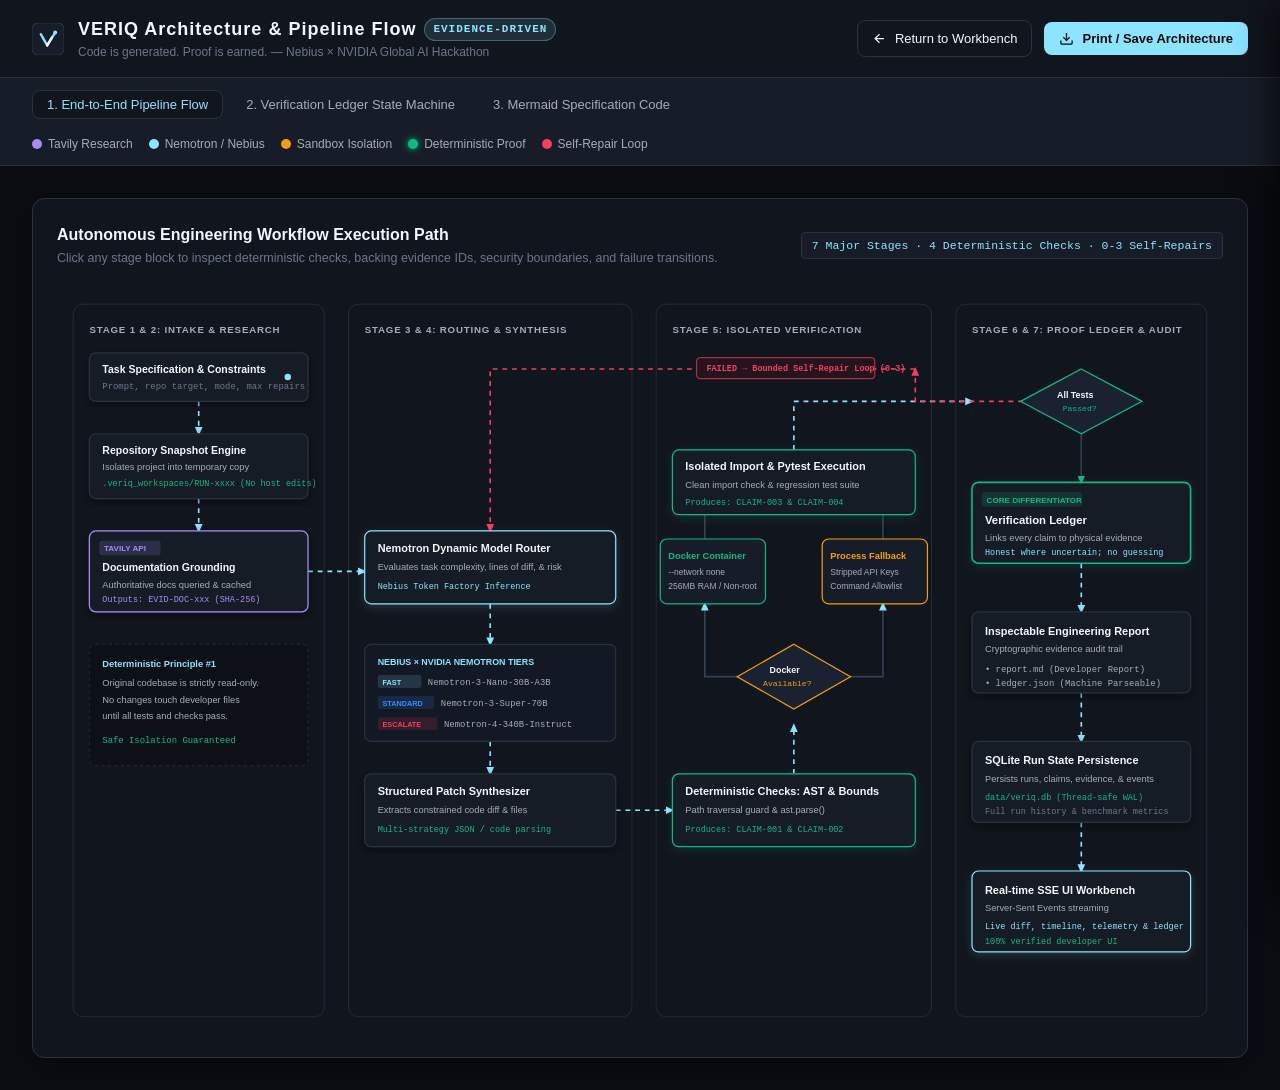
==== app/static/diagram.html @ e626d5e3 "feat(diagram): add interactive architecture and workflow flow diagram at /diagram" ====
<!DOCTYPE html>
<html lang="en">
<head>
  <meta charset="UTF-8">
  <meta name="viewport" content="width=device-width, initial-scale=1.0">
  <title>VERIQ — End-to-End Workflow & Architecture Diagram</title>
  <link rel="icon" type="image/svg+xml" href="/static/assets/favicon.svg">
  <style>
    :root {
      --bg-base: #0B0D12;
      --bg-surface: #11151D;
      --bg-elevated: #171D28;
      --bg-elevated-hover: #1E2634;
      --border-subtle: #29313F;
      --border-focus: #8CE4FF;
      --text-primary: #F4F7FB;
      --text-secondary: #A3ADBC;
      --text-muted: #6B778C;
      --accent-cyan: #8CE4FF;
      --accent-cyan-dim: rgba(140, 228, 255, 0.12);
      --accent-blue: #3E8BFF;
      --status-verified: #10B981;
      --status-verified-bg: rgba(16, 185, 129, 0.12);
      --status-supported: #8CE4FF;
      --status-supported-bg: rgba(140, 228, 255, 0.12);
      --status-failed: #EF4444;
      --status-failed-bg: rgba(239, 68, 68, 0.14);
      --status-unresolved: #F59E0B;
      --status-unresolved-bg: rgba(245, 158, 11, 0.14);
      --font-sans: -apple-system, BlinkMacSystemFont, "Segoe UI", Roboto, "Helvetica Neue", Arial, sans-serif;
      --font-mono: ui-monospace, SFMono-Regular, Menlo, Monaco, Consolas, "Liberation Mono", monospace;
      --radius-sm: 4px;
      --radius-md: 8px;
      --radius-lg: 12px;
      --radius-pill: 9999px;
    }

    * {
      box-sizing: border-box;
      margin: 0;
      padding: 0;
    }

    body {
      background-color: var(--bg-base);
      color: var(--text-primary);
      font-family: var(--font-sans);
      font-size: 14px;
      line-height: 1.5;
      overflow-x: hidden;
    }

    /* Top Navigation Header */
    .header {
      background-color: var(--bg-surface);
      border-bottom: 1px solid var(--border-subtle);
      padding: 16px 32px;
      display: flex;
      justify-content: space-between;
      align-items: center;
      position: sticky;
      top: 0;
      z-index: 50;
    }

    .brand-group {
      display: flex;
      align-items: center;
      gap: 14px;
    }

    .brand-title {
      font-size: 18px;
      font-weight: 700;
      letter-spacing: 1px;
      color: var(--text-primary);
      display: flex;
      align-items: center;
      gap: 8px;
    }

    .brand-badge {
      font-size: 11px;
      font-weight: 600;
      padding: 2px 8px;
      border-radius: var(--radius-pill);
      background-color: var(--accent-cyan-dim);
      color: var(--accent-cyan);
      border: 1px solid rgba(140, 228, 255, 0.3);
      font-family: var(--font-mono);
    }

    .brand-tagline {
      font-size: 12px;
      color: var(--text-muted);
    }

    .header-actions {
      display: flex;
      align-items: center;
      gap: 12px;
    }

    .btn {
      display: inline-flex;
      align-items: center;
      gap: 8px;
      padding: 8px 14px;
      border-radius: var(--radius-md);
      font-size: 13px;
      font-weight: 500;
      cursor: pointer;
      text-decoration: none;
      transition: all 0.15s ease;
      font-family: inherit;
      border: 1px solid transparent;
    }

    .btn-primary {
      background-color: var(--accent-cyan);
      color: #07090D;
      font-weight: 600;
    }

    .btn-primary:hover {
      background-color: #A3ECFF;
      transform: translateY(-1px);
    }

    .btn-outline {
      background-color: transparent;
      border-color: var(--border-subtle);
      color: var(--text-primary);
    }

    .btn-outline:hover {
      background-color: var(--bg-elevated);
      border-color: var(--accent-cyan);
    }

    /* Sub-header Tabs & Controls */
    .controls-bar {
      background-color: var(--bg-elevated);
      border-bottom: 1px solid var(--border-subtle);
      padding: 12px 32px;
      display: flex;
      justify-content: space-between;
      align-items: center;
      flex-wrap: wrap;
      gap: 16px;
    }

    .nav-tabs {
      display: flex;
      gap: 8px;
    }

    .tab-btn {
      background: transparent;
      border: 1px solid transparent;
      color: var(--text-secondary);
      padding: 6px 14px;
      border-radius: var(--radius-md);
      font-size: 13px;
      font-weight: 500;
      cursor: pointer;
      transition: all 0.15s ease;
    }

    .tab-btn:hover {
      color: var(--text-primary);
      background-color: rgba(255, 255, 255, 0.04);
    }

    .tab-btn.active {
      background-color: var(--bg-surface);
      color: var(--accent-cyan);
      border-color: var(--border-subtle);
    }

    .legend-group {
      display: flex;
      align-items: center;
      gap: 16px;
      font-size: 12px;
      color: var(--text-secondary);
    }

    .legend-item {
      display: flex;
      align-items: center;
      gap: 6px;
    }

    .legend-dot {
      width: 10px;
      height: 10px;
      border-radius: 50%;
    }

    .legend-verified { background-color: var(--status-verified); box-shadow: 0 0 6px var(--status-verified); }
    .legend-inference { background-color: var(--accent-cyan); }
    .legend-research { background-color: #A78BFA; }
    .legend-sandbox { background-color: #F59E0B; }
    .legend-repair { background-color: #F43F5E; }

    /* Canvas / Viewport Area */
    .canvas-container {
      padding: 32px;
      max-width: 1560px;
      margin: 0 auto;
    }

    .view-panel {
      display: none;
    }

    .view-panel.active {
      display: block;
    }

    /* Diagram Card */
    .diagram-card {
      background-color: var(--bg-surface);
      border: 1px solid var(--border-subtle);
      border-radius: var(--radius-lg);
      padding: 24px;
      box-shadow: 0 8px 32px rgba(0, 0, 0, 0.4);
      position: relative;
    }

    /* SVG Diagram Styling */
    .flow-svg {
      width: 100%;
      height: auto;
      display: block;
    }

    /* Interactive Node Styling inside SVG */
    .flow-node {
      cursor: pointer;
      transition: transform 0.15s ease, filter 0.15s ease;
    }

    .flow-node:hover rect {
      stroke: var(--accent-cyan) !important;
      stroke-width: 2px !important;
      filter: drop-shadow(0 0 8px rgba(140, 228, 255, 0.3));
    }

    .flow-node:hover polygon {
      stroke: var(--accent-cyan) !important;
      stroke-width: 2px !important;
      filter: drop-shadow(0 0 8px rgba(140, 228, 255, 0.3));
    }

    /* Animated connecting paths */
    .flow-wire {
      stroke: #334155;
      stroke-width: 2;
      fill: none;
    }

    .flow-wire.active {
      stroke: var(--accent-cyan);
      stroke-dasharray: 6, 6;
      animation: dashMove 20s linear infinite;
    }

    .flow-wire.repair {
      stroke: #F43F5E;
      stroke-dasharray: 6, 6;
      animation: dashMoveReverse 16s linear infinite;
    }

    @keyframes dashMove {
      from { stroke-dashoffset: 500; }
      to { stroke-dashoffset: 0; }
    }

    @keyframes dashMoveReverse {
      from { stroke-dashoffset: 0; }
      to { stroke-dashoffset: 500; }
    }

    /* Node Details Drawer / Modal */
    .drawer-overlay {
      position: fixed;
      top: 0;
      left: 0;
      right: 0;
      bottom: 0;
      background: rgba(0, 0, 0, 0.65);
      backdrop-filter: blur(4px);
      z-index: 100;
      opacity: 0;
      pointer-events: none;
      transition: opacity 0.2s ease;
    }

    .drawer-overlay.active {
      opacity: 1;
      pointer-events: auto;
    }

    .drawer {
      position: fixed;
      top: 0;
      right: -480px;
      bottom: 0;
      width: 480px;
      max-width: 90vw;
      background-color: var(--bg-surface);
      border-left: 1px solid var(--border-subtle);
      box-shadow: -8px 0 32px rgba(0, 0, 0, 0.6);
      z-index: 101;
      display: flex;
      flex-direction: column;
      transition: right 0.25s cubic-bezier(0.16, 1, 0.3, 1);
    }

    .drawer.active {
      right: 0;
    }

    .drawer-header {
      padding: 20px 24px;
      border-bottom: 1px solid var(--border-subtle);
      display: flex;
      justify-content: space-between;
      align-items: center;
    }

    .drawer-title {
      font-size: 16px;
      font-weight: 700;
      color: var(--text-primary);
    }

    .drawer-close {
      background: transparent;
      border: none;
      color: var(--text-muted);
      cursor: pointer;
      font-size: 20px;
      padding: 4px;
      line-height: 1;
    }

    .drawer-close:hover {
      color: var(--text-primary);
    }

    .drawer-body {
      padding: 24px;
      overflow-y: auto;
      flex: 1;
    }

    .detail-section {
      margin-bottom: 20px;
    }

    .detail-label {
      font-size: 11px;
      font-weight: 600;
      text-transform: uppercase;
      letter-spacing: 0.5px;
      color: var(--text-muted);
      margin-bottom: 6px;
    }

    .detail-content {
      font-size: 13.5px;
      color: var(--text-secondary);
      line-height: 1.6;
    }

    .detail-box {
      background-color: var(--bg-base);
      border: 1px solid var(--border-subtle);
      border-radius: var(--radius-md);
      padding: 12px 14px;
      font-family: var(--font-mono);
      font-size: 12px;
      color: var(--accent-cyan);
      margin-top: 6px;
    }

    /* Markdown Code Block for Mermaid Tab */
    .code-container {
      background-color: #07090D;
      border: 1px solid var(--border-subtle);
      border-radius: var(--radius-md);
      padding: 20px;
      position: relative;
    }

    .code-block {
      font-family: var(--font-mono);
      font-size: 12.5px;
      color: #E2E8F0;
      white-space: pre;
      overflow-x: auto;
      line-height: 1.6;
    }

    .copy-btn {
      position: absolute;
      top: 14px;
      right: 14px;
      background: var(--bg-elevated);
      border: 1px solid var(--border-subtle);
      color: var(--text-secondary);
      padding: 6px 12px;
      border-radius: var(--radius-sm);
      font-size: 12px;
      cursor: pointer;
      transition: all 0.15s ease;
    }

    .copy-btn:hover {
      background: var(--bg-elevated-hover);
      color: var(--accent-cyan);
      border-color: var(--accent-cyan);
    }

    /* State Machine Grid */
    .state-grid {
      display: grid;
      grid-template-columns: repeat(auto-fit, minmax(280px, 1fr));
      gap: 16px;
      margin-top: 20px;
    }

    .state-card {
      background-color: var(--bg-elevated);
      border: 1px solid var(--border-subtle);
      border-radius: var(--radius-md);
      padding: 18px;
    }

    .state-card-header {
      display: flex;
      justify-content: space-between;
      align-items: center;
      margin-bottom: 10px;
    }

    .state-name {
      font-family: var(--font-mono);
      font-weight: 700;
      font-size: 13px;
    }

    .badge-verified { color: var(--status-verified); background: var(--status-verified-bg); border: 1px solid rgba(16,185,129,0.3); }
    .badge-supported { color: var(--status-supported); background: var(--status-supported-bg); border: 1px solid rgba(140,228,255,0.3); }
    .badge-failed { color: var(--status-failed); background: var(--status-failed-bg); border: 1px solid rgba(239,68,68,0.3); }
    .badge-unresolved { color: var(--status-unresolved); background: var(--status-unresolved-bg); border: 1px solid rgba(245,158,11,0.3); }
    .badge-not-run { color: var(--text-muted); background: rgba(107,119,140,0.12); border: 1px solid var(--border-subtle); }

    .state-badge {
      padding: 2px 8px;
      border-radius: var(--radius-pill);
      font-size: 11px;
      font-weight: 600;
      font-family: var(--font-mono);
    }
  </style>
</head>
<body>

  <!-- Top Navigation Header -->
  <header class="header">
    <div class="brand-group">
      <!-- VERIQ Geometric Logo -->
      <svg width="32" height="32" viewBox="0 0 40 40" fill="none" xmlns="http://www.w3.org/2000/svg">
        <rect width="40" height="40" rx="8" fill="#171D28" stroke="#29313F" stroke-width="1.5"/>
        <path d="M11 14L19 28L29 12" stroke="#8CE4FF" stroke-width="3" stroke-linecap="round" stroke-linejoin="round"/>
        <path d="M19 28L25 18" stroke="#F4F7FB" stroke-width="3" stroke-linecap="round" stroke-linejoin="round"/>
        <circle cx="29" cy="12" r="2.5" fill="#8CE4FF"/>
      </svg>
      <div>
        <div class="brand-title">
          VERIQ Architecture & Pipeline Flow
          <span class="brand-badge">EVIDENCE-DRIVEN</span>
        </div>
        <div class="brand-tagline">Code is generated. Proof is earned. — Nebius × NVIDIA Global AI Hackathon</div>
      </div>
    </div>
    <div class="header-actions">
      <a href="/" class="btn btn-outline">
        <svg width="15" height="15" viewBox="0 0 24 24" fill="none" stroke="currentColor" stroke-width="2"><path d="M19 12H5M12 19l-7-7 7-7"/></svg>
        Return to Workbench
      </a>
      <button class="btn btn-primary" id="btn-export-svg" onclick="window.print()">
        <svg width="15" height="15" viewBox="0 0 24 24" fill="none" stroke="currentColor" stroke-width="2"><path d="M21 15v4a2 2 0 0 1-2 2H5a2 2 0 0 1-2-2v-4M7 10l5 5 5-5M12 15V3"/></svg>
        Print / Save Architecture
      </button>
    </div>
  </header>

  <!-- Controls & Sub-Navigation -->
  <div class="controls-bar">
    <div class="nav-tabs">
      <button class="tab-btn active" data-view="pipeline">1. End-to-End Pipeline Flow</button>
      <button class="tab-btn" data-view="state-machine">2. Verification Ledger State Machine</button>
      <button class="tab-btn" data-view="mermaid">3. Mermaid Specification Code</button>
    </div>
    <div class="legend-group">
      <span class="legend-item"><span class="legend-dot legend-research"></span> Tavily Research</span>
      <span class="legend-item"><span class="legend-dot legend-inference"></span> Nemotron / Nebius</span>
      <span class="legend-item"><span class="legend-dot legend-sandbox"></span> Sandbox Isolation</span>
      <span class="legend-item"><span class="legend-dot legend-verified"></span> Deterministic Proof</span>
      <span class="legend-item"><span class="legend-dot legend-repair"></span> Self-Repair Loop</span>
    </div>
  </div>

  <!-- Main Canvas Container -->
  <main class="canvas-container">

    <!-- VIEW 1: INTERACTIVE PIPELINE FLOW (SVG) -->
    <div id="view-pipeline" class="view-panel active">
      <div class="diagram-card">
        <div style="margin-bottom: 20px; display: flex; justify-content: space-between; align-items: center;">
          <div>
            <h3 style="font-size: 16px; font-weight: 600;">Autonomous Engineering Workflow Execution Path</h3>
            <p style="font-size: 12.5px; color: var(--text-muted); margin-top: 2px;">
              Click any stage block to inspect deterministic checks, backing evidence IDs, security boundaries, and failure transitions.
            </p>
          </div>
          <span style="font-size: 11.5px; font-family: var(--font-mono); color: var(--accent-cyan); background: var(--bg-elevated); padding: 4px 10px; border-radius: var(--radius-sm); border: 1px solid var(--border-subtle);">
            7 Major Stages · 4 Deterministic Checks · 0-3 Self-Repairs
          </span>
        </div>

        <!-- High-Resolution Vector Workflow SVG -->
        <svg class="flow-svg" viewBox="0 0 1440 920" fill="none" xmlns="http://www.w3.org/2000/svg">
          <defs>
            <!-- Drop Shadow Filters -->
            <filter id="glow-cyan" x="-20%" y="-20%" width="140%" height="140%">
              <feDropShadow dx="0" dy="4" stdDeviation="6" flood-color="#8CE4FF" flood-opacity="0.15"/>
            </filter>
            <filter id="glow-emerald" x="-20%" y="-20%" width="140%" height="140%">
              <feDropShadow dx="0" dy="4" stdDeviation="6" flood-color="#10B981" flood-opacity="0.15"/>
            </filter>
            <filter id="glow-card" x="-10%" y="-10%" width="120%" height="120%">
              <feDropShadow dx="0" dy="6" stdDeviation="8" flood-color="#000000" flood-opacity="0.4"/>
            </filter>
            
            <!-- Arrow Markers -->
            <marker id="arrow-cyan" viewBox="0 0 10 10" refX="7" refY="5" markerWidth="6" markerHeight="6" orient="auto-start-reverse">
              <path d="M 0 1 L 9 5 L 0 9 z" fill="#8CE4FF"/>
            </marker>
            <marker id="arrow-gray" viewBox="0 0 10 10" refX="7" refY="5" markerWidth="6" markerHeight="6" orient="auto-start-reverse">
              <path d="M 0 1 L 9 5 L 0 9 z" fill="#4B5563"/>
            </marker>
            <marker id="arrow-red" viewBox="0 0 10 10" refX="7" refY="5" markerWidth="6" markerHeight="6" orient="auto-start-reverse">
              <path d="M 0 1 L 9 5 L 0 9 z" fill="#F43F5E"/>
            </marker>
            <marker id="arrow-green" viewBox="0 0 10 10" refX="7" refY="5" markerWidth="6" markerHeight="6" orient="auto-start-reverse">
              <path d="M 0 1 L 9 5 L 0 9 z" fill="#10B981"/>
            </marker>
          </defs>

          <!-- ================= BACKGROUND SWIMLANES ================= -->
          <rect x="20" y="20" width="310" height="880" rx="12" fill="#11151D" stroke="#29313F" stroke-width="1"/>
          <text x="40" y="55" fill="#A3ADBC" font-size="12" font-weight="700" letter-spacing="1">STAGE 1 & 2: INTAKE & RESEARCH</text>

          <rect x="360" y="20" width="350" height="880" rx="12" fill="#11151D" stroke="#29313F" stroke-width="1"/>
          <text x="380" y="55" fill="#A3ADBC" font-size="12" font-weight="700" letter-spacing="1">STAGE 3 & 4: ROUTING & SYNTHESIS</text>

          <rect x="740" y="20" width="340" height="880" rx="12" fill="#11151D" stroke="#29313F" stroke-width="1"/>
          <text x="760" y="55" fill="#A3ADBC" font-size="12" font-weight="700" letter-spacing="1">STAGE 5: ISOLATED VERIFICATION</text>

          <rect x="1110" y="20" width="310" height="880" rx="12" fill="#11151D" stroke="#29313F" stroke-width="1"/>
          <text x="1130" y="55" fill="#A3ADBC" font-size="12" font-weight="700" letter-spacing="1">STAGE 6 & 7: PROOF LEDGER & AUDIT</text>

          <!-- ================= CONNECTING WIRES ================= -->
          <!-- Task Spec -> Repo Snapshot -->
          <path d="M 175 140 L 175 180" class="flow-wire active" marker-end="url(#arrow-cyan)"/>
          
          <!-- Repo Snapshot -> Tavily Research -->
          <path d="M 175 260 L 175 300" class="flow-wire active" marker-end="url(#arrow-cyan)"/>

          <!-- Tavily Research -> Model Router -->
          <path d="M 310 350 L 380 350" class="flow-wire active" marker-end="url(#arrow-cyan)"/>

          <!-- Model Router -> Model Selection (Branching) -->
          <path d="M 535 390 L 535 440" class="flow-wire active" marker-end="url(#arrow-cyan)"/>

          <!-- Model -> Patch Synthesizer -->
          <path d="M 535 560 L 535 600" class="flow-wire active" marker-end="url(#arrow-cyan)"/>

          <!-- Patch Synthesizer -> AST & Patch Check -->
          <path d="M 690 645 L 760 645" class="flow-wire active" marker-end="url(#arrow-cyan)"/>

          <!-- AST Check -> Sandbox Dispatch Decision -->
          <path d="M 910 600 L 910 540" class="flow-wire active" marker-end="url(#arrow-cyan)"/>

          <!-- Decision -> Docker or Subprocess -->
          <path d="M 860 480 L 800 480 L 800 390" class="flow-wire" stroke="#F59E0B" marker-end="url(#arrow-cyan)"/>
          <path d="M 960 480 L 1020 480 L 1020 390" class="flow-wire" stroke="#F59E0B" marker-end="url(#arrow-cyan)"/>

          <!-- Sandboxes converge -> Test Execution & Import -->
          <path d="M 800 310 L 800 240 L 870 240" class="flow-wire" stroke="#10B981" marker-end="url(#arrow-cyan)"/>
          <path d="M 1020 310 L 1020 240 L 950 240" class="flow-wire" stroke="#10B981" marker-end="url(#arrow-cyan)"/>

          <!-- Test Suite -> Evaluation Decision Diamond -->
          <path d="M 910 200 L 910 140 L 1130 140" class="flow-wire active" marker-end="url(#arrow-cyan)"/>

          <!-- Test PASS -> Ledger Finalization -->
          <path d="M 1265 180 L 1265 240" class="flow-wire" stroke="#10B981" marker-end="url(#arrow-green)"/>

          <!-- Test FAIL -> Bounded Repair Decision Loop -->
          <path d="M 1205 140 L 1060 140 L 1060 100" class="flow-wire repair" marker-end="url(#arrow-red)"/>
          <path d="M 1060 100 L 535 100 L 535 300" class="flow-wire repair" marker-end="url(#arrow-red)"/>

          <!-- Ledger Finalization -> Persistence & SSE Delivery -->
          <path d="M 1265 340 L 1265 400" class="flow-wire active" marker-end="url(#arrow-cyan)"/>
          <path d="M 1265 500 L 1265 560" class="flow-wire active" marker-end="url(#arrow-cyan)"/>
          <path d="M 1265 660 L 1265 720" class="flow-wire active" marker-end="url(#arrow-cyan)"/>


          <!-- ================= STAGE 1 NODES ================= -->
          <!-- Node: Task Specification -->
          <g class="flow-node" onclick="showNodeDetails('task-spec')">
            <rect x="40" y="80" width="270" height="60" rx="8" fill="#171D28" stroke="#29313F" stroke-width="1.5" filter="url(#glow-card)"/>
            <text x="56" y="105" fill="#F4F7FB" font-size="13" font-weight="600">Task Specification & Constraints</text>
            <text x="56" y="125" fill="#6B778C" font-size="11" font-family="var(--font-mono)">Prompt, repo target, mode, max repairs</text>
            <circle cx="285" cy="110" r="4" fill="#8CE4FF"/>
          </g>

          <!-- Node: Repository Snapshotting -->
          <g class="flow-node" onclick="showNodeDetails('repo-snapshot')">
            <rect x="40" y="180" width="270" height="80" rx="8" fill="#171D28" stroke="#29313F" stroke-width="1.5" filter="url(#glow-card)"/>
            <text x="56" y="205" fill="#F4F7FB" font-size="13" font-weight="600">Repository Snapshot Engine</text>
            <text x="56" y="225" fill="#A3ADBC" font-size="11.5">Isolates project into temporary copy</text>
            <text x="56" y="244" fill="#10B981" font-size="10.5" font-family="var(--font-mono)">.veriq_workspaces/RUN-xxxx (No host edits)</text>
          </g>

          <!-- Node: Tavily Documentation Grounding -->
          <g class="flow-node" onclick="showNodeDetails('tavily-grounding')">
            <rect x="40" y="300" width="270" height="100" rx="8" fill="#171D28" stroke="#A78BFA" stroke-width="1.5" filter="url(#glow-card)"/>
            <rect x="52" y="312" width="76" height="18" rx="4" fill="rgba(167, 139, 250, 0.15)"/>
            <text x="58" y="325" fill="#A78BFA" font-size="10" font-weight="600">TAVILY API</text>
            <text x="56" y="350" fill="#F4F7FB" font-size="13" font-weight="600">Documentation Grounding</text>
            <text x="56" y="370" fill="#A3ADBC" font-size="11.5">Authoritative docs queried & cached</text>
            <text x="56" y="388" fill="#A78BFA" font-size="10.5" font-family="var(--font-mono)">Outputs: EVID-DOC-xxx (SHA-256)</text>
          </g>

          <!-- Stage 1 Callout -->
          <rect x="40" y="440" width="270" height="150" rx="8" fill="#0D1117" stroke="#29313F" stroke-dasharray="4,4"/>
          <text x="56" y="468" fill="#8CE4FF" font-size="11.5" font-weight="600">Deterministic Principle #1</text>
          <text x="56" y="492" fill="#A3ADBC" font-size="11.5">Original codebase is strictly read-only.</text>
          <text x="56" y="512" fill="#A3ADBC" font-size="11.5">No changes touch developer files</text>
          <text x="56" y="532" fill="#A3ADBC" font-size="11.5">until all tests and checks pass.</text>
          <text x="56" y="562" fill="#10B981" font-size="11" font-family="var(--font-mono)">Safe Isolation Guaranteed</text>


          <!-- ================= STAGE 2 NODES: INFERENCE ================= -->
          <!-- Node: Model Router -->
          <g class="flow-node" onclick="showNodeDetails('model-router')">
            <rect x="380" y="300" width="310" height="90" rx="8" fill="#171D28" stroke="#8CE4FF" stroke-width="1.5" filter="url(#glow-cyan)"/>
            <text x="396" y="326" fill="#F4F7FB" font-size="13.5" font-weight="600">Nemotron Dynamic Model Router</text>
            <text x="396" y="348" fill="#A3ADBC" font-size="11.5">Evaluates task complexity, lines of diff, & risk</text>
            <text x="396" y="372" fill="#8CE4FF" font-size="10.5" font-family="var(--font-mono)">Nebius Token Factory Inference</text>
          </g>

          <!-- Model Tiers Display -->
          <g class="flow-node" onclick="showNodeDetails('nemotron-tiers')">
            <rect x="380" y="440" width="310" height="120" rx="8" fill="#121824" stroke="#29313F" stroke-width="1.5"/>
            <text x="396" y="465" fill="#8CE4FF" font-size="11" font-weight="700">NEBIUS × NVIDIA NEMOTRON TIERS</text>
            
            <rect x="396" y="478" width="54" height="16" rx="3" fill="rgba(140, 228, 255, 0.15)"/>
            <text x="402" y="490" fill="#8CE4FF" font-size="9" font-weight="600">FAST</text>
            <text x="458" y="490" fill="#A3ADBC" font-size="11" font-family="var(--font-mono)">Nemotron-3-Nano-30B-A3B</text>

            <rect x="396" y="504" width="70" height="16" rx="3" fill="rgba(62, 139, 255, 0.15)"/>
            <text x="402" y="516" fill="#3E8BFF" font-size="9" font-weight="600">STANDARD</text>
            <text x="474" y="516" fill="#A3ADBC" font-size="11" font-family="var(--font-mono)">Nemotron-3-Super-70B</text>

            <rect x="396" y="530" width="74" height="16" rx="3" fill="rgba(244, 63, 94, 0.15)"/>
            <text x="402" y="542" fill="#F43F5E" font-size="9" font-weight="600">ESCALATE</text>
            <text x="478" y="542" fill="#A3ADBC" font-size="11" font-family="var(--font-mono)">Nemotron-4-340B-Instruct</text>
          </g>

          <!-- Node: Structured Patch Synthesizer -->
          <g class="flow-node" onclick="showNodeDetails('patch-gen')">
            <rect x="380" y="600" width="310" height="90" rx="8" fill="#171D28" stroke="#29313F" stroke-width="1.5" filter="url(#glow-card)"/>
            <text x="396" y="626" fill="#F4F7FB" font-size="13.5" font-weight="600">Structured Patch Synthesizer</text>
            <text x="396" y="648" fill="#A3ADBC" font-size="11.5">Extracts constrained code diff & files</text>
            <text x="396" y="672" fill="#10B981" font-size="10.5" font-family="var(--font-mono)">Multi-strategy JSON / code parsing</text>
          </g>


          <!-- ================= STAGE 3 NODES: VERIFICATION ================= -->
          <!-- Node: AST & Patch Integrity -->
          <g class="flow-node" onclick="showNodeDetails('ast-integrity')">
            <rect x="760" y="600" width="300" height="90" rx="8" fill="#171D28" stroke="#10B981" stroke-width="1.5" filter="url(#glow-emerald)"/>
            <text x="776" y="626" fill="#F4F7FB" font-size="13.5" font-weight="600">Deterministic Checks: AST & Bounds</text>
            <text x="776" y="648" fill="#A3ADBC" font-size="11.5">Path traversal guard & ast.parse()</text>
            <text x="776" y="672" fill="#10B981" font-size="10.5" font-family="var(--font-mono)">Produces: CLAIM-001 & CLAIM-002</text>
          </g>

          <!-- Node: Sandbox Selection Decision Diamond -->
          <g class="flow-node" onclick="showNodeDetails('sandbox-decision')">
            <polygon points="910,440 980,480 910,520 840,480" fill="#1A2232" stroke="#F59E0B" stroke-width="1.5"/>
            <text x="880" y="476" fill="#F4F7FB" font-size="11" font-weight="600">Docker</text>
            <text x="872" y="492" fill="#F59E0B" font-size="10" font-family="var(--font-mono)">Available?</text>
          </g>

          <!-- Node: Hardened Docker Sandbox (Left branch) -->
          <g class="flow-node" onclick="showNodeDetails('docker-sandbox')">
            <rect x="745" y="310" width="130" height="80" rx="8" fill="#171D28" stroke="#10B981" stroke-width="1.5"/>
            <text x="755" y="335" fill="#10B981" font-size="11.5" font-weight="700">Docker Container</text>
            <text x="755" y="354" fill="#A3ADBC" font-size="10.5">--network none</text>
            <text x="755" y="372" fill="#A3ADBC" font-size="10.5">256MB RAM / Non-root</text>
          </g>

          <!-- Node: Process Fallback Sandbox (Right branch) -->
          <g class="flow-node" onclick="showNodeDetails('process-sandbox')">
            <rect x="945" y="310" width="130" height="80" rx="8" fill="#171D28" stroke="#F59E0B" stroke-width="1.5"/>
            <text x="955" y="335" fill="#F59E0B" font-size="11.5" font-weight="700">Process Fallback</text>
            <text x="955" y="354" fill="#A3ADBC" font-size="10.5">Stripped API Keys</text>
            <text x="955" y="372" fill="#A3ADBC" font-size="10.5">Command Allowlist</text>
          </g>

          <!-- Node: Isolated Sandbox Execution -->
          <g class="flow-node" onclick="showNodeDetails('test-execution')">
            <rect x="760" y="200" width="300" height="80" rx="8" fill="#171D28" stroke="#10B981" stroke-width="1.5" filter="url(#glow-emerald)"/>
            <text x="776" y="225" fill="#F4F7FB" font-size="13.5" font-weight="600">Isolated Import & Pytest Execution</text>
            <text x="776" y="247" fill="#A3ADBC" font-size="11.5">Clean import check & regression test suite</text>
            <text x="776" y="268" fill="#10B981" font-size="10.5" font-family="var(--font-mono)">Produces: CLAIM-003 & CLAIM-004</text>
          </g>


          <!-- ================= STAGE 4 NODES: AUDIT & LEDGER ================= -->
          <!-- Decision Diamond: All Checks Pass? -->
          <g class="flow-node" onclick="showNodeDetails('pass-decision')">
            <polygon points="1265,100 1340,140 1265,180 1190,140" fill="#1A2232" stroke="#10B981" stroke-width="1.5"/>
            <text x="1235" y="136" fill="#F4F7FB" font-size="11" font-weight="600">All Tests</text>
            <text x="1242" y="152" fill="#10B981" font-size="10" font-family="var(--font-mono)">Passed?</text>
          </g>

          <!-- Red arrow label for Self-Repair -->
          <rect x="790" y="86" width="220" height="26" rx="4" fill="#24141E" stroke="#F43F5E" stroke-width="1"/>
          <text x="802" y="103" fill="#F43F5E" font-size="10.5" font-weight="600" font-family="var(--font-mono)">
            FAILED → Bounded Self-Repair Loop (0-3)
          </text>

          <!-- Node: Verification Ledger Aggregator -->
          <g class="flow-node" onclick="showNodeDetails('ledger-aggregator')">
            <rect x="1130" y="240" width="270" height="100" rx="8" fill="#171D28" stroke="#10B981" stroke-width="2" filter="url(#glow-emerald)"/>
            <rect x="1142" y="252" width="124" height="18" rx="4" fill="rgba(16, 185, 129, 0.15)"/>
            <text x="1148" y="265" fill="#10B981" font-size="10" font-weight="700">CORE DIFFERENTIATOR</text>
            <text x="1146" y="292" fill="#F4F7FB" font-size="14" font-weight="700">Verification Ledger</text>
            <text x="1146" y="312" fill="#A3ADBC" font-size="11.5">Links every claim to physical evidence</text>
            <text x="1146" y="330" fill="#8CE4FF" font-size="10.5" font-family="var(--font-mono)">Honest where uncertain; no guessing</text>
          </g>

          <!-- Node: Report Generation -->
          <g class="flow-node" onclick="showNodeDetails('report-gen')">
            <rect x="1130" y="400" width="270" height="100" rx="8" fill="#171D28" stroke="#29313F" stroke-width="1.5" filter="url(#glow-card)"/>
            <text x="1146" y="428" fill="#F4F7FB" font-size="13.5" font-weight="600">Inspectable Engineering Report</text>
            <text x="1146" y="450" fill="#A3ADBC" font-size="11.5">Cryptographic evidence audit trail</text>
            <text x="1146" y="474" fill="#A3ADBC" font-size="11" font-family="var(--font-mono)">• report.md (Developer Report)</text>
            <text x="1146" y="492" fill="#A3ADBC" font-size="11" font-family="var(--font-mono)">• ledger.json (Machine Parseable)</text>
          </g>

          <!-- Node: SQLite Persistence -->
          <g class="flow-node" onclick="showNodeDetails('sqlite-persist')">
            <rect x="1130" y="560" width="270" height="100" rx="8" fill="#171D28" stroke="#29313F" stroke-width="1.5" filter="url(#glow-card)"/>
            <text x="1146" y="588" fill="#F4F7FB" font-size="13.5" font-weight="600">SQLite Run State Persistence</text>
            <text x="1146" y="610" fill="#A3ADBC" font-size="11.5">Persists runs, claims, evidence, & events</text>
            <text x="1146" y="632" fill="#10B981" font-size="10.5" font-family="var(--font-mono)">data/veriq.db (Thread-safe WAL)</text>
            <text x="1146" y="650" fill="#6B778C" font-size="10.5" font-family="var(--font-mono)">Full run history & benchmark metrics</text>
          </g>

          <!-- Node: Real-time UI Streaming via SSE -->
          <g class="flow-node" onclick="showNodeDetails('sse-ui')">
            <rect x="1130" y="720" width="270" height="100" rx="8" fill="#171D28" stroke="#8CE4FF" stroke-width="1.5" filter="url(#glow-cyan)"/>
            <text x="1146" y="748" fill="#F4F7FB" font-size="13.5" font-weight="600">Real-time SSE UI Workbench</text>
            <text x="1146" y="770" fill="#A3ADBC" font-size="11.5">Server-Sent Events streaming</text>
            <text x="1146" y="792" fill="#8CE4FF" font-size="10.5" font-family="var(--font-mono)">Live diff, timeline, telemetry & ledger</text>
            <text x="1146" y="810" fill="#10B981" font-size="10.5" font-family="var(--font-mono)">100% verified developer UI</text>
          </g>

        </svg>
      </div>
    </div>

    <!-- VIEW 2: VERIFICATION LEDGER STATE MACHINE -->
    <div id="view-state-machine" class="view-panel">
      <div class="diagram-card">
        <h3 style="font-size: 16px; font-weight: 600;">Verification Ledger Claim Lifecycle & Deterministic Status Model</h3>
        <p style="font-size: 12.5px; color: var(--text-muted); margin-top: 4px;">
          VERIQ adheres to an honest verification model: <strong>Passing syntax checks does not prove functional correctness. A retrieved document does not validate code. Bounded tests do not prove universal truth.</strong>
        </p>

        <div class="state-grid">
          <div class="state-card" style="border-left: 4px solid var(--status-verified);">
            <div class="state-card-header">
              <span class="state-name">VERIFIED</span>
              <span class="state-badge badge-verified">DETERMINISTIC PASS</span>
            </div>
            <p class="detail-content">
              A specific deterministic check executed and succeeded completely. Examples: AST parsed with 0 syntax errors; Pytest test suite exited with code 0.
            </p>
            <div class="detail-box">Evidence: Exit code 0, 0 stderr, AST node verified</div>
          </div>

          <div class="state-card" style="border-left: 4px solid var(--status-supported);">
            <div class="state-card-header">
              <span class="state-name">SUPPORTED</span>
              <span class="state-badge badge-supported">EVIDENCE BACKED</span>
            </div>
            <p class="detail-content">
              Available evidence supports the claim, but bounded by inherent domain limits. Examples: Tavily retrieved official documentation; empirical linting checks.
            </p>
            <div class="detail-box">Evidence: Official doc passage, SHA-256 hash match</div>
          </div>

          <div class="state-card" style="border-left: 4px solid var(--status-failed);">
            <div class="state-card-header">
              <span class="state-name">FAILED</span>
              <span class="state-badge badge-failed">CHECK FAILED</span>
            </div>
            <p class="detail-content">
              A deterministic check executed and produced a failure. Examples: AST SyntaxError; non-zero pytest exit code; import traceback; disallowed path traversal.
            </p>
            <div class="detail-box">Evidence: Exit code > 0, traceback, assertion error</div>
          </div>

          <div class="state-card" style="border-left: 4px solid var(--status-unresolved);">
            <div class="state-card-header">
              <span class="state-name">UNRESOLVED</span>
              <span class="state-badge badge-unresolved">INCONCLUSIVE</span>
            </div>
            <p class="detail-content">
              Evidence is missing, incomplete, or bounded by execution constraints. Examples: External service unreachable; timeout hit; test suite omitted.
            </p>
            <div class="detail-box">Evidence: Timeout limit exceeded, missing coverage</div>
          </div>

          <div class="state-card" style="border-left: 4px solid var(--text-muted);">
            <div class="state-card-header">
              <span class="state-name">NOT_RUN</span>
              <span class="state-badge badge-not-run">SKIPPED</span>
            </div>
            <p class="detail-content">
              The check was skipped or bypassed intentionally (e.g. earlier pipeline stage failed; feature disabled by user configuration).
            </p>
            <div class="detail-box">Evidence: Check skipped in orchestration graph</div>
          </div>
        </div>
      </div>
    </div>

    <!-- VIEW 3: MERMAID SPECIFICATION CODE -->
    <div id="view-mermaid" class="view-panel">
      <div class="diagram-card">
        <div style="display: flex; justify-content: space-between; align-items: center; margin-bottom: 16px;">
          <div>
            <h3 style="font-size: 16px; font-weight: 600;">Mermaid Flowchart Specification</h3>
            <p style="font-size: 12.5px; color: var(--text-muted);">
              Use this standard Mermaid markdown snippet in your GitHub README, technical documentation, or hackathon submission slides.
            </p>
          </div>
          <button class="btn btn-outline" id="btn-copy-mermaid" onclick="copyMermaidCode()">Copy Mermaid Code</button>
        </div>

        <div class="code-container">
          <pre class="code-block" id="mermaid-code-text"><code>flowchart TD
    %% VERIQ Autonomous Engineering Agent Workflow
    %% Brand: VERIQ — Code is generated. Proof is earned.
    
    subgraph Intake ["Phase 1: Task Intake & Repository Isolation"]
        A[Task Specification & Constraints] --> B[Repository Snapshotting Service]
        B -->|Isolated Disposable Workspace| C[Baseline Environment & Git Snapshot]
    end

    subgraph Grounding ["Phase 2: Tavily Research Grounding"]
        C --> D[Tavily Search API & Extract API]
        D -->|Cache & SHA-256 Fingerprint| E[(Authoritative Docs & Constraints)]
    end

    subgraph Routing ["Phase 3: Model Routing & Inference"]
        E --> F[Nemotron Dynamic Model Router]
        F -->|Low Complexity| G[FAST: Nemotron-3-Nano-30B-A3B]
        F -->|Standard Coding| H[STANDARD: Nemotron-3-Super-70B]
        F -->|Regression Repair| I[ESCALATION: Nemotron-4-340B-Instruct]
        G & H & I --> J[Structured Patch Synthesizer]
    end

    subgraph DeterministicChecks ["Phase 4: Syntactic & Bounds Verification"]
        J --> K[Patch Integrity Guard: Path Traversal & File Limits]
        K -->|CLAIM-001| L[AST Syntax Validity Check: ast.parse]
        L -->|CLAIM-002| M{Docker Engine Reachable?}
    end

    subgraph Sandbox ["Phase 5: Isolated Execution Sandbox"]
        M -->|Yes| N[Hardened Docker Container\n--network none, 256MB RAM]
        M -->|No| O[Restricted Subprocess Fallback\nStripped API Keys & Allowlist]
        N & O --> P[Clean Module Import Check\nCLAIM-003]
        P --> Q[Pytest Regression Test Suite\nCLAIM-004]
    end

    subgraph SelfRepair ["Phase 6: Bounded Self-Repair Loop"]
        Q --> R{All Test Assertions Passed?}
        R -->|No: Attempts < Max Repairs| S[Self-Repair Engine\nEscalate Nemotron Tier & Diagnose Stderr]
        S -->|Targeted Repair Patch| J
        R -->|No: Exhausted| T[Mark Regression FAILED\nPreserve Diagnostic Logs]
    end

    subgraph Ledger ["Phase 7: Verification Ledger & Audit"]
        R -->|Yes: All Passed| U[Verification Ledger Engine]
        T --> U
        U --> V[Generate Inspectable Report\nreport.md & ledger.json]
        V --> W[(SQLite DB Persistence\ndata/veriq.db)]
        V --> X[Server-Sent Events SSE Stream\nReal-Time Workbench UI]
    end

    %% Class Styling
    classDef verified fill:#10B98115,stroke:#10B981,stroke-width:2px;
    classDef inference fill:#8CE4FF15,stroke:#8CE4FF,stroke-width:2px;
    classDef research fill:#A78BFA15,stroke:#A78BFA,stroke-width:2px;
    classDef sandbox fill:#F59E0B15,stroke:#F59E0B,stroke-width:2px;
    classDef repair fill:#F43F5E15,stroke:#F43F5E,stroke-width:2px;

    class K,L,P,Q,U verified;
    class F,G,H,I,J inference;
    class D,E research;
    class N,O sandbox;
    class S,T repair;</code></pre>
        </div>
      </div>
    </div>

  </main>

  <!-- Slide-out Details Drawer -->
  <div class="drawer-overlay" id="drawer-overlay" onclick="closeDrawer()"></div>
  <aside class="drawer" id="node-drawer">
    <div class="drawer-header">
      <div class="drawer-title" id="drawer-title">Step Specifications</div>
      <button class="drawer-close" onclick="closeDrawer()">&times;</button>
    </div>
    <div class="drawer-body" id="drawer-content">
      <!-- Dynamic content injected on node click -->
    </div>
  </aside>

  <script>
    // Tab switching
    document.querySelectorAll('.tab-btn').forEach(btn => {
      btn.addEventListener('click', () => {
        document.querySelectorAll('.tab-btn').forEach(b => b.classList.remove('active'));
        document.querySelectorAll('.view-panel').forEach(p => p.classList.remove('active'));
        btn.classList.add('active');
        const viewId = `view-${btn.dataset.view}`;
        document.getElementById(viewId)?.classList.add('active');
      });
    });

    // Technical step specifications dictionary
    const nodeDetails = {
      'task-spec': {
        title: 'Task Intake & Constraints Specification',
        category: 'Ingress & Validation',
        desc: 'Accepts structured developer tasks with explicit constraints, execution target repository, requested execution mode (live vs. replay), and bounded self-repair budget (0 to 3 attempts).',
        guardrails: 'Strict Pydantic schema validation; maximum repair bounds; forbidden system commands.',
        evidence: 'RUN-xxxx record initialized in SQLite with deterministic UUID and ISO-8601 timestamp.',
        security: 'Validates task length, target folder permissions, and sanitizes input arguments.'
      },
      'repo-snapshot': {
        title: 'Repository Snapshotting & Workspace Isolation',
        category: 'Workspace Integrity',
        desc: 'Creates a complete disposable snapshot of the target codebase inside `.veriq_workspaces/RUN-xxxx`. The developer original repository is never modified in-place.',
        guardrails: 'Ensures workspace directory path traversal is completely blocked. Baseline tests are evaluated.',
        evidence: 'EVID-BASE-xxx: Git tree SHA-256 hash snapshot before any modifications.',
        security: 'Operating in an ephemeral workspace prevents accidental source corruption.'
      },
      'tavily-grounding': {
        title: 'Tavily Search & Extract API Grounding',
        category: 'Evidence Retrieval',
        desc: 'Queries authoritative documentation, official SDK references, and technical constraints through Tavily Search API. Extracted text passages are cryptographically fingerprinted.',
        guardrails: 'Rate-limited; domain whitelisting; cached responses to avoid redundant external network calls.',
        evidence: 'EVID-DOC-xxx: Content hash (SHA-256), exact URL, query string, and quoted excerpt.',
        security: 'Sanitizes external web payloads to eliminate prompt injection vectors.'
      },
      'model-router': {
        title: 'Nemotron Dynamic Complexity Router',
        category: 'Model Orchestration',
        desc: 'Inspects task specifications and codebase characteristics (complexity heuristic, token length, file count) to dynamically select the optimal NVIDIA Nemotron model via Nebius Token Factory.',
        guardrails: 'Bounded fallback tiers; telemetry collection for latency, tokens, and estimated cost.',
        evidence: 'EVID-ROUTE-xxx: Selected model ID, prompt token count, latency in milliseconds, routing rationale.',
        security: 'All inference authenticated via Nebius API Key with secret stripping from logs.'
      },
      'nemotron-tiers': {
        title: 'Nebius Token Factory NVIDIA Nemotron Tiers',
        category: 'AI Infrastructure',
        desc: 'Three calibrated model tiers: FAST (Nemotron-3-Nano-30B-A3B) for fast targeted edits; STANDARD (Nemotron-3-Super-70B) for algorithmic synthesis; ESCALATION (Nemotron-4-340B-Instruct) for complex repairs.',
        guardrails: 'Fallback chaining; timeout controls; temperature bounded for deterministic code generation.',
        evidence: 'Model routing records persisted in runs table and displayed in workbench telemetry.',
        security: 'Nebius Token Factory compatible inference over OpenAI-standard endpoints.'
      },
      'patch-gen': {
        title: 'Structured Patch Synthesizer',
        category: 'Code Generation',
        desc: 'Generates atomic, constrained unified diffs. Implements a multi-strategy parser handling pure JSON blocks, markdown code blocks, and standalone Python diffs.',
        guardrails: 'Rejects unbounded multi-file renames; prevents modification of hidden or parent directories.',
        evidence: 'EVID-PATCH-xxx: Cumulative unified diff output comparing against baseline snapshot.',
        security: 'Patches cannot exceed MAX_PATCH_BYTES; cannot touch .env or sensitive config files.'
      },
      'ast-integrity': {
        title: 'Deterministic Checks: AST & Patch Integrity',
        category: 'Syntactic Verification',
        desc: 'Validates code syntax without execution using Python abstract syntax trees (`ast.parse()`). Simultaneously verifies patch bounds and verifies no path traversal exists.',
        guardrails: 'Strict AST parse; fail-closed on any syntax error before code ever executes.',
        evidence: 'CLAIM-001 (Patch Structural Integrity & Bounds) & CLAIM-002 (AST Syntax Validity).',
        security: 'Pure static analysis guarantees zero arbitrary code execution risk.'
      },
      'sandbox-decision': {
        title: 'Sandbox Dispatch Decision Engine',
        category: 'Security Architecture',
        desc: 'Dynamically tests whether Docker daemon is reachable on the host. If available, executes in hardened Docker container; if unavailable, seamlessly falls back to restricted process sandbox.',
        guardrails: 'Explicit fallback auditing in ledger: "Docker daemon was not reachable; executed under process isolation."',
        evidence: 'Sandbox mode logged in health and attached to test evidence records.',
        security: 'Neither mode allows host credential leakage or unvalidated command execution.'
      },
      'docker-sandbox': {
        title: 'Hardened Docker Container Sandbox',
        category: 'Kernel-Level Isolation',
        desc: 'Runs test runner inside a dedicated Linux container (`veriq-sandbox:latest`). Configured with `--network none`, `--memory 256m`, `--cpus 1.0`, non-root user `veriq:1000`.',
        guardrails: 'Zero network access; cannot exfiltrate data; memory and CPU quotas prevent denial-of-service.',
        evidence: 'Container execution ID, duration_ms, and Linux kernel cgroup exit code.',
        security: 'Standard Linux namespace and cgroup boundaries prevent host system access.'
      },
      'process-sandbox': {
        title: 'Restricted Subprocess Fallback Sandbox',
        category: 'Host Process Isolation',
        desc: 'Executes tests in a stripped-environment subprocess. All host environment variables, API keys (`NEBIUS_API_KEY`, `TAVILY_API_KEY`), and user secrets are wiped.',
        guardrails: 'Strict command allowlist (only `pytest` allowed); cwd locked to temporary workspace.',
        evidence: 'Explicit limitation audit logged in ledger; environment variable sanitization record.',
        security: 'Protects host credentials even when Docker Desktop is offline or uninstalled.'
      },
      'test-execution': {
        title: 'Clean Import & Pytest Regression Suite',
        category: 'Functional Verification',
        desc: 'Executes clean import verification (`python -c "import <module>"`) followed by full test suite (`pytest -v`). Captures exact exit codes, stdout, stderr, and timings.',
        guardrails: 'Hard timeout (30 seconds); process killed if running beyond budget.',
        evidence: 'CLAIM-003 (Clean Module Import) & CLAIM-004 (Test Suite Regression Verification).',
        security: 'Stdout and stderr are sanitized and secrets are redacted before presentation.'
      },
      'pass-decision': {
        title: 'Verification Outcome Decision Gate',
        category: 'Audit Decision',
        desc: 'Evaluates the composite results of all deterministic checks. If all passed, proceeds to ledger publication. If tests failed, triggers bounded self-repair if budget remains.',
        guardrails: 'Never upgrades an unverified claim to verified status merely because a workflow finished.',
        evidence: 'Composite verification score and verified/total claim counts.',
        security: 'Strict binary truth table; no partial passes without explicit limitations.'
      },
      'ledger-aggregator': {
        title: 'Verification Ledger Engine',
        category: 'Core Differentiator',
        desc: 'The heart of VERIQ. Evaluates each claim against deterministic evidence records. Distinguishes between what AI asserts and what deterministic checks proved.',
        guardrails: 'Assigns VERIFIED, SUPPORTED, FAILED, UNRESOLVED, or NOT_RUN statuses based on strict evidence rules.',
        evidence: 'Deterministic claims table with linked evidence IDs, check types, commands, and limitations.',
        security: 'Ledger records are immutable once run reaches terminal completion.'
      },
      'report-gen': {
        title: 'Inspectable Engineering Report Generator',
        category: 'Artifact Production',
        desc: 'Compiles the full verification ledger, unified diff, routing telemetry, and failure audits into downloadable developer report (`report.md`) and machine-readable ledger (`ledger.json`).',
        guardrails: 'Cryptographic SHA-256 fingerprinting of generated artifacts for auditability.',
        evidence: 'Exportable via `/api/runs/{id}/report?format=markdown` and `format=json`.',
        security: 'All generated files stored in isolated data/ directory.'
      },
      'sqlite-persist': {
        title: 'SQLite Run State Persistence',
        category: 'Data Layer',
        desc: 'Stores run records, events stream, claims, and evidence items in lightweight SQLite database (`data/veriq.db`). Supports instant retrieval of run history and benchmark harness records.',
        guardrails: 'WAL journal mode; transactional consistency; connection pooling.',
        evidence: 'Queryable via REST API (`/api/runs`, `/api/runs/{id}`, `/api/metrics/overview`).',
        security: 'Parameterized SQL queries prevent SQL injection across all database repositories.'
      },
      'sse-ui': {
        title: 'Real-time Server-Sent Events UI Workbench',
        category: 'Developer Experience',
        desc: 'Streams live events (`MODEL_SELECTED`, `PATCH_GENERATED`, `TESTS_EXECUTED`, `RUN_COMPLETED`) directly to the developer workbench via SSE (`/api/runs/{id}/events`).',
        guardrails: 'Auto-reconnecting EventSource; fallback polling; responsive non-overlapping layout.',
        evidence: 'Live timeline dots, unified diff syntax highlighting, model routing telemetry cards.',
        security: 'Vanilla JavaScript with zero external runtime dependencies.'
      }
    };

    function showNodeDetails(nodeKey) {
      const data = nodeDetails[nodeKey];
      if (!data) return;

      const titleEl = document.getElementById('drawer-title');
      const contentEl = document.getElementById('drawer-content');

      titleEl.textContent = data.title;
      contentEl.innerHTML = `
        <div class="detail-section">
          <div class="detail-label">Pipeline Category</div>
          <span class="state-badge badge-supported">${data.category}</span>
        </div>

        <div class="detail-section">
          <div class="detail-label">Stage Description</div>
          <p class="detail-content">${data.desc}</p>
        </div>

        <div class="detail-section">
          <div class="detail-label">Deterministic Guardrails & Checks</div>
          <p class="detail-content">${data.guardrails}</p>
        </div>

        <div class="detail-section">
          <div class="detail-label">Verification Evidence Generated</div>
          <div class="detail-box">${data.evidence}</div>
        </div>

        <div class="detail-section">
          <div class="detail-label">Security Boundaries</div>
          <p class="detail-content" style="color:var(--status-unresolved);">${data.security}</p>
        </div>
      `;

      document.getElementById('drawer-overlay').classList.add('active');
      document.getElementById('node-drawer').classList.add('active');
    }

    function closeDrawer() {
      document.getElementById('drawer-overlay').classList.remove('active');
      document.getElementById('node-drawer').classList.remove('active');
    }

    function copyMermaidCode() {
      const code = document.getElementById('mermaid-code-text').textContent;
      navigator.clipboard.writeText(code).then(() => {
        const btn = document.getElementById('btn-copy-mermaid');
        btn.textContent = 'Copied to Clipboard!';
        setTimeout(() => { btn.textContent = 'Copy Mermaid Code'; }, 2000);
      });
    }

    // ESC key closes drawer
    document.addEventListener('keydown', (e) => {
      if (e.key === 'Escape') closeDrawer();
    });
  </script>
</body>
</html>
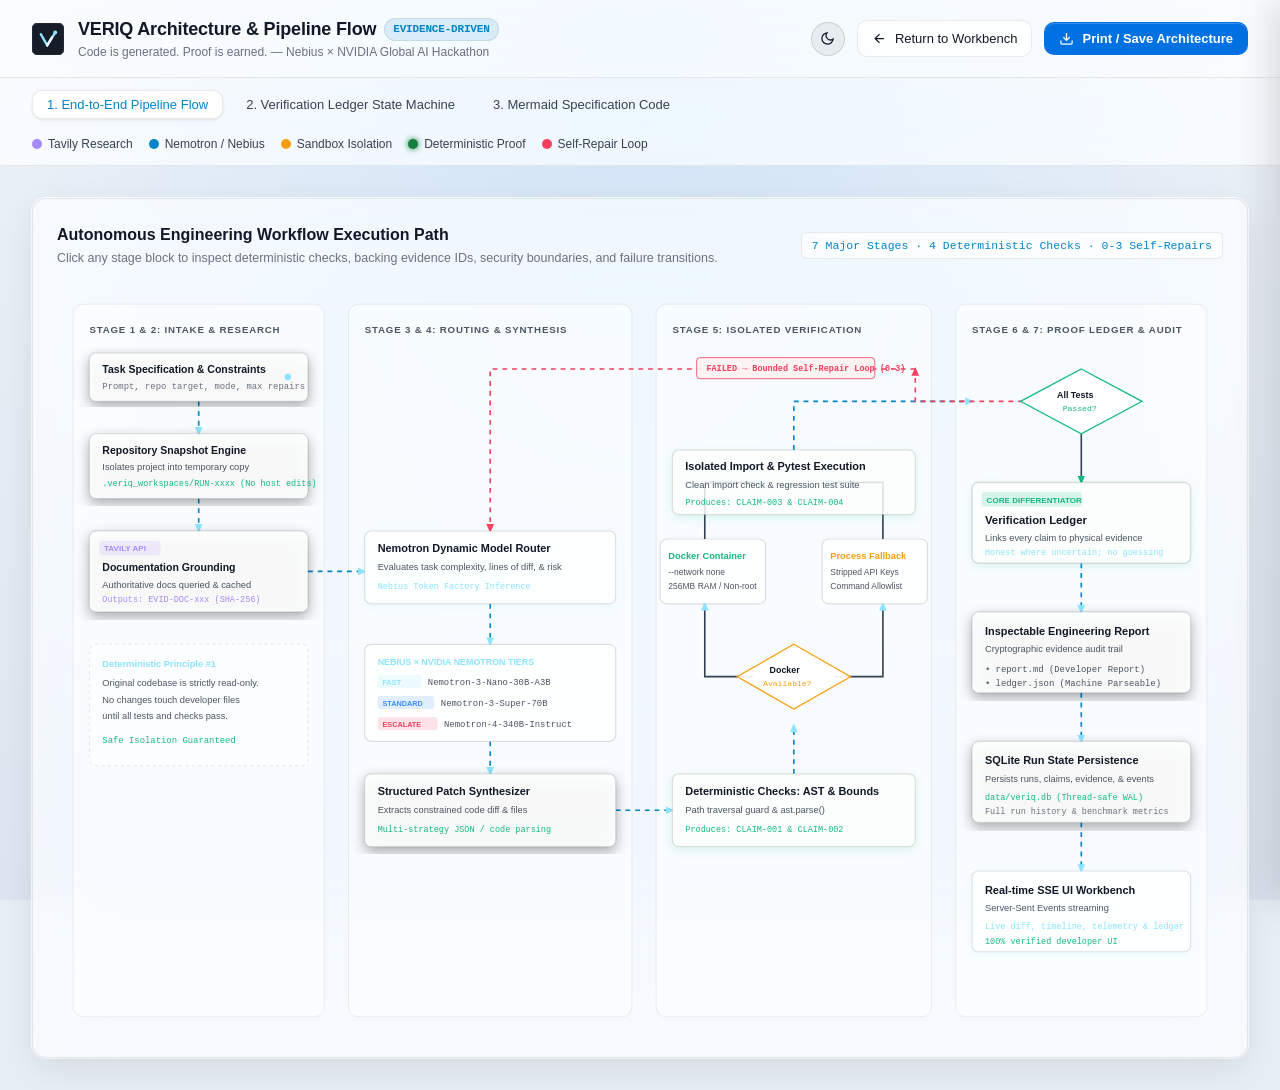
==== commit ceb7d324: "feat(ui): add tactile dark and light mode toggle with maximum liquid glassmorphism across workbench " ====
--- a/app/static/diagram.html
+++ b/app/static/diagram.html
@@ -5,34 +5,71 @@
   <meta name="viewport" content="width=device-width, initial-scale=1.0">
   <title>VERIQ — End-to-End Workflow & Architecture Diagram</title>
   <link rel="icon" type="image/svg+xml" href="/static/assets/favicon.svg">
+  <script>
+    (function() {
+      const saved = localStorage.getItem('veriq-theme') || (window.matchMedia('(prefers-color-scheme: light)').matches ? 'light' : 'dark');
+      document.documentElement.setAttribute('data-theme', saved);
+    })();
+  </script>
   <style>
-    :root {
-      --bg-base: #0B0D12;
-      --bg-surface: #11151D;
-      --bg-elevated: #171D28;
-      --bg-elevated-hover: #1E2634;
-      --border-subtle: #29313F;
-      --border-focus: #8CE4FF;
-      --text-primary: #F4F7FB;
-      --text-secondary: #A3ADBC;
-      --text-muted: #6B778C;
-      --accent-cyan: #8CE4FF;
-      --accent-cyan-dim: rgba(140, 228, 255, 0.12);
-      --accent-blue: #3E8BFF;
-      --status-verified: #10B981;
-      --status-verified-bg: rgba(16, 185, 129, 0.12);
-      --status-supported: #8CE4FF;
-      --status-supported-bg: rgba(140, 228, 255, 0.12);
-      --status-failed: #EF4444;
-      --status-failed-bg: rgba(239, 68, 68, 0.14);
-      --status-unresolved: #F59E0B;
-      --status-unresolved-bg: rgba(245, 158, 11, 0.14);
-      --font-sans: -apple-system, BlinkMacSystemFont, "Segoe UI", Roboto, "Helvetica Neue", Arial, sans-serif;
-      --font-mono: ui-monospace, SFMono-Regular, Menlo, Monaco, Consolas, "Liberation Mono", monospace;
-      --radius-sm: 4px;
-      --radius-md: 8px;
-      --radius-lg: 12px;
+    :root, [data-theme="dark"] {
+      --bg-base: #000000;
+      --bg-gradient: radial-gradient(circle at 50% 0%, rgba(10, 132, 255, 0.12) 0%, transparent 65%), #000000;
+      --bg-surface: rgba(18, 20, 26, 0.72);
+      --bg-elevated: rgba(24, 27, 36, 0.60);
+      --bg-elevated-hover: rgba(34, 38, 50, 0.78);
+      --border-subtle: rgba(255, 255, 255, 0.12);
+      --border-specular: rgba(255, 255, 255, 0.18);
+      --border-focus: #0A84FF;
+      --text-primary: #FFFFFF;
+      --text-secondary: rgba(235, 235, 245, 0.78);
+      --text-muted: rgba(235, 235, 245, 0.48);
+      --accent-cyan: #64D2FF;
+      --accent-cyan-dim: rgba(100, 210, 255, 0.16);
+      --accent-blue: #0A84FF;
+      --status-verified: #30D158;
+      --status-verified-bg: rgba(48, 209, 88, 0.16);
+      --status-supported: #0A84FF;
+      --status-supported-bg: rgba(10, 132, 255, 0.16);
+      --status-failed: #FF453A;
+      --status-failed-bg: rgba(255, 69, 58, 0.16);
+      --status-unresolved: #FF9F0A;
+      --status-unresolved-bg: rgba(255, 159, 10, 0.16);
+      --glass-panel: rgba(20, 22, 28, 0.60);
+      --shadow-card: 0 16px 48px rgba(0, 0, 0, 0.65), 0 0 0 1px rgba(255, 255, 255, 0.12);
+      --font-sans: -apple-system, BlinkMacSystemFont, "SF Pro Display", "SF Pro Text", "Helvetica Neue", sans-serif;
+      --font-mono: "SF Mono", Monaco, Menlo, Consolas, monospace;
+      --radius-sm: 6px;
+      --radius-md: 10px;
+      --radius-lg: 14px;
       --radius-pill: 9999px;
+    }
+
+    [data-theme="light"] {
+      --bg-base: #E8EEF5;
+      --bg-gradient: radial-gradient(circle at 50% 0%, rgba(10, 132, 255, 0.12) 0%, transparent 60%), linear-gradient(180deg, #EDF2F8 0%, #DCE5F0 100%);
+      --bg-surface: rgba(255, 255, 255, 0.78);
+      --bg-elevated: rgba(255, 255, 255, 0.68);
+      --bg-elevated-hover: rgba(255, 255, 255, 0.88);
+      --border-subtle: rgba(0, 0, 0, 0.08);
+      --border-specular: rgba(255, 255, 255, 0.95);
+      --border-focus: #0071E3;
+      --text-primary: #111827;
+      --text-secondary: #374151;
+      --text-muted: #6B7280;
+      --accent-cyan: #0284C7;
+      --accent-cyan-dim: rgba(2, 132, 199, 0.12);
+      --accent-blue: #0071E3;
+      --status-verified: #15803D;
+      --status-verified-bg: rgba(21, 128, 61, 0.12);
+      --status-supported: #0284C7;
+      --status-supported-bg: rgba(2, 132, 199, 0.12);
+      --status-failed: #DC2626;
+      --status-failed-bg: rgba(220, 38, 38, 0.12);
+      --status-unresolved: #D97706;
+      --status-unresolved-bg: rgba(217, 119, 6, 0.12);
+      --glass-panel: rgba(255, 255, 255, 0.68);
+      --shadow-card: 0 12px 36px rgba(0, 0, 0, 0.08), 0 0 0 1px rgba(255, 255, 255, 0.9);
     }
 
     * {
@@ -43,16 +80,33 @@
 
     body {
       background-color: var(--bg-base);
+      background-image: var(--bg-gradient);
+      background-attachment: fixed;
       color: var(--text-primary);
       font-family: var(--font-sans);
       font-size: 14px;
       line-height: 1.5;
       overflow-x: hidden;
-    }
-
-    /* Top Navigation Header */
+      transition: background-color 200ms ease, color 200ms ease;
+    }
+
+    :focus-visible {
+      outline: 2px solid var(--border-focus);
+      outline-offset: 2px;
+    }
+
+    @media (prefers-reduced-motion: reduce) {
+      *, *::before, *::after {
+        animation-duration: 0.01ms !important;
+        transition-duration: 0.01ms !important;
+      }
+    }
+
+    /* Top Navigation Header with Maximum Glassmorphism */
     .header {
       background-color: var(--bg-surface);
+      backdrop-filter: blur(36px) saturate(200%);
+      -webkit-backdrop-filter: blur(36px) saturate(200%);
       border-bottom: 1px solid var(--border-subtle);
       padding: 16px 32px;
       display: flex;
@@ -61,6 +115,8 @@
       position: sticky;
       top: 0;
       z-index: 50;
+      box-shadow: inset 0 1px 0 rgba(255, 255, 255, 0.12);
+      transition: background-color 200ms ease, border-color 200ms ease;
     }
 
     .brand-group {
@@ -72,7 +128,7 @@
     .brand-title {
       font-size: 18px;
       font-weight: 700;
-      letter-spacing: 1px;
+      letter-spacing: -0.01em;
       color: var(--text-primary);
       display: flex;
       align-items: center;
@@ -86,7 +142,7 @@
       border-radius: var(--radius-pill);
       background-color: var(--accent-cyan-dim);
       color: var(--accent-cyan);
-      border: 1px solid rgba(140, 228, 255, 0.3);
+      border: 1px solid var(--border-subtle);
       font-family: var(--font-mono);
     }
 
@@ -99,6 +155,27 @@
       display: flex;
       align-items: center;
       gap: 12px;
+    }
+
+    .theme-switch-btn {
+      background: rgba(255, 255, 255, 0.08);
+      border: 1px solid var(--border-subtle);
+      border-radius: var(--radius-pill);
+      width: 34px;
+      height: 34px;
+      display: inline-flex;
+      align-items: center;
+      justify-content: center;
+      cursor: pointer;
+      color: var(--text-primary);
+      transition: all 140ms ease;
+    }
+    .theme-switch-btn:hover {
+      background: rgba(255, 255, 255, 0.16);
+      transform: scale(1.04);
+    }
+    .theme-switch-btn:active {
+      transform: scale(0.96);
     }
 
     .btn {
@@ -117,30 +194,34 @@
     }
 
     .btn-primary {
-      background-color: var(--accent-cyan);
-      color: #07090D;
+      background-color: var(--accent-blue);
+      color: #FFFFFF;
       font-weight: 600;
+      box-shadow: inset 0 1px 0 rgba(255, 255, 255, 0.2);
     }
 
     .btn-primary:hover {
-      background-color: #A3ECFF;
+      opacity: 0.92;
       transform: translateY(-1px);
     }
 
     .btn-outline {
-      background-color: transparent;
+      background-color: var(--glass-panel);
+      backdrop-filter: blur(20px);
       border-color: var(--border-subtle);
       color: var(--text-primary);
     }
 
     .btn-outline:hover {
-      background-color: var(--bg-elevated);
-      border-color: var(--accent-cyan);
+      background-color: var(--bg-elevated-hover);
+      border-color: var(--border-focus);
     }
 
     /* Sub-header Tabs & Controls */
     .controls-bar {
       background-color: var(--bg-elevated);
+      backdrop-filter: blur(32px) saturate(180%);
+      -webkit-backdrop-filter: blur(32px) saturate(180%);
       border-bottom: 1px solid var(--border-subtle);
       padding: 12px 32px;
       display: flex;
@@ -148,6 +229,7 @@
       align-items: center;
       flex-wrap: wrap;
       gap: 16px;
+      transition: background-color 200ms ease;
     }
 
     .nav-tabs {
@@ -219,13 +301,15 @@
       display: block;
     }
 
-    /* Diagram Card */
+    /* Diagram Card with Maximum Glassmorphism */
     .diagram-card {
-      background-color: var(--bg-surface);
+      background-color: var(--glass-panel);
+      backdrop-filter: blur(36px) saturate(200%);
+      -webkit-backdrop-filter: blur(36px) saturate(200%);
       border: 1px solid var(--border-subtle);
       border-radius: var(--radius-lg);
       padding: 24px;
-      box-shadow: 0 8px 32px rgba(0, 0, 0, 0.4);
+      box-shadow: var(--shadow-card);
       position: relative;
     }
 
@@ -389,7 +473,9 @@
 
     /* Markdown Code Block for Mermaid Tab */
     .code-container {
-      background-color: #07090D;
+      background-color: var(--glass-panel);
+      backdrop-filter: blur(36px) saturate(200%);
+      -webkit-backdrop-filter: blur(36px) saturate(200%);
       border: 1px solid var(--border-subtle);
       border-radius: var(--radius-md);
       padding: 20px;
@@ -434,10 +520,13 @@
     }
 
     .state-card {
-      background-color: var(--bg-elevated);
+      background-color: var(--glass-panel);
+      backdrop-filter: blur(28px) saturate(180%);
+      -webkit-backdrop-filter: blur(28px) saturate(180%);
       border: 1px solid var(--border-subtle);
       border-radius: var(--radius-md);
       padding: 18px;
+      box-shadow: var(--shadow-card);
     }
 
     .state-card-header {
@@ -465,6 +554,112 @@
       font-size: 11px;
       font-weight: 600;
       font-family: var(--font-mono);
+    }
+
+    /* Light Theme Adaptive Overrides for Diagram & SVG */
+    [data-theme="light"] .flow-svg rect[fill="#11151D"] {
+      fill: rgba(255, 255, 255, 0.45) !important;
+      stroke: rgba(0, 0, 0, 0.08) !important;
+    }
+
+    [data-theme="light"] .flow-svg text[fill="#A3ADBC"] {
+      fill: #4B5563 !important;
+    }
+
+    [data-theme="light"] .flow-node rect[fill="#171D28"],
+    [data-theme="light"] .flow-node rect[fill="#121824"] {
+      fill: rgba(255, 255, 255, 0.82) !important;
+      stroke: rgba(0, 0, 0, 0.12) !important;
+    }
+
+    [data-theme="light"] .flow-node text[fill="#F4F7FB"] {
+      fill: #111827 !important;
+    }
+
+    [data-theme="light"] .flow-node text[fill="#6B778C"] {
+      fill: #6B7280 !important;
+    }
+
+    [data-theme="light"] .flow-node polygon[fill="#1A2232"] {
+      fill: rgba(255, 255, 255, 0.92) !important;
+    }
+
+    [data-theme="light"] .flow-svg rect[fill="#0D1117"] {
+      fill: rgba(255, 255, 255, 0.5) !important;
+      stroke: rgba(0, 0, 0, 0.12) !important;
+    }
+
+    [data-theme="light"] .flow-svg rect[fill="#24141E"] {
+      fill: rgba(254, 242, 242, 0.9) !important;
+    }
+
+    [data-theme="light"] .code-block {
+      color: #1F2937 !important;
+    }
+
+    [data-theme="light"] .detail-box {
+      background-color: rgba(255, 255, 255, 0.85);
+      border-color: rgba(0, 0, 0, 0.1);
+      color: #0284C7;
+    }
+
+    [data-theme="light"] .drawer {
+      background-color: rgba(255, 255, 255, 0.92);
+      border-left: 1px solid rgba(0, 0, 0, 0.08);
+      box-shadow: -8px 0 36px rgba(0, 0, 0, 0.14);
+    }
+
+    [data-theme="light"] .theme-switch-btn {
+      background: rgba(0, 0, 0, 0.06);
+      border-color: rgba(0, 0, 0, 0.12);
+    }
+
+    [data-theme="light"] .theme-switch-btn:hover {
+      background: rgba(0, 0, 0, 0.12);
+    }
+
+    [data-theme="light"] .tab-btn:hover {
+      background-color: rgba(0, 0, 0, 0.06);
+    }
+
+    [data-theme="light"] .tab-btn.active {
+      background-color: #FFFFFF;
+      box-shadow: 0 1px 3px rgba(0, 0, 0, 0.1);
+    }
+
+    /* Toast Notification */
+    .toast-container {
+      position: fixed;
+      bottom: 24px;
+      right: 24px;
+      z-index: 1000;
+      display: flex;
+      flex-direction: column;
+      gap: 10px;
+      pointer-events: none;
+    }
+
+    .toast {
+      padding: 10px 16px;
+      border-radius: var(--radius-md);
+      font-size: 13px;
+      font-weight: 500;
+      display: flex;
+      align-items: center;
+      gap: 8px;
+      background: var(--bg-surface);
+      backdrop-filter: blur(28px) saturate(190%);
+      -webkit-backdrop-filter: blur(28px) saturate(190%);
+      border: 1px solid var(--border-subtle);
+      box-shadow: 0 12px 28px rgba(0, 0, 0, 0.25);
+      color: var(--text-primary);
+      animation: toastIn 180ms cubic-bezier(0.16, 1, 0.3, 1);
+      pointer-events: auto;
+    }
+
+    @keyframes toastIn {
+      from { opacity: 0; transform: translateY(8px); }
+      to { opacity: 1; transform: translateY(0); }
     }
   </style>
 </head>
@@ -489,6 +684,11 @@
       </div>
     </div>
     <div class="header-actions">
+      <!-- Theme Switcher Pill -->
+      <button class="theme-switch-btn" id="btn-theme-toggle" aria-label="Toggle Dark and Light Mode" title="Toggle theme">
+        <svg id="theme-icon" width="15" height="15" viewBox="0 0 24 24" fill="none" stroke="currentColor" stroke-width="2"><circle cx="12" cy="12" r="5"/><line x1="12" y1="1" x2="12" y2="3"/><line x1="12" y1="21" x2="12" y2="23"/><line x1="4.22" y1="4.22" x2="5.64" y2="5.64"/><line x1="18.36" y1="18.36" x2="19.78" y2="19.78"/><line x1="1" y1="12" x2="3" y2="12"/><line x1="21" y1="12" x2="23" y2="12"/><line x1="4.22" y1="19.78" x2="5.64" y2="18.36"/><line x1="18.36" y1="5.64" x2="19.78" y2="4.22"/></svg>
+      </button>
+
       <a href="/" class="btn btn-outline">
         <svg width="15" height="15" viewBox="0 0 24 24" fill="none" stroke="currentColor" stroke-width="2"><path d="M19 12H5M12 19l-7-7 7-7"/></svg>
         Return to Workbench
@@ -1148,10 +1348,75 @@
       });
     }
 
+    // Theme switcher engine
+    function initTheme() {
+      const savedTheme = localStorage.getItem('veriq-theme') || 
+        (window.matchMedia('(prefers-color-scheme: light)').matches ? 'light' : 'dark');
+      applyTheme(savedTheme, false);
+
+      const toggleBtn = document.getElementById('btn-theme-toggle');
+      if (toggleBtn) {
+        toggleBtn.addEventListener('click', () => {
+          const current = document.documentElement.getAttribute('data-theme') || 'dark';
+          const next = current === 'dark' ? 'light' : 'dark';
+          applyTheme(next, true);
+        });
+      }
+
+      window.addEventListener('keydown', (e) => {
+        if ((e.metaKey || e.ctrlKey) && (e.key === 't' || e.key === 'T')) {
+          e.preventDefault();
+          const current = document.documentElement.getAttribute('data-theme') || 'dark';
+          const next = current === 'dark' ? 'light' : 'dark';
+          applyTheme(next, true);
+        }
+      });
+    }
+
+    function applyTheme(theme, notify = false) {
+      document.documentElement.setAttribute('data-theme', theme);
+      localStorage.setItem('veriq-theme', theme);
+
+      const themeIcon = document.getElementById('theme-icon');
+      if (themeIcon) {
+        if (theme === 'dark') {
+          themeIcon.innerHTML = `<circle cx="12" cy="12" r="5"/><line x1="12" y1="1" x2="12" y2="3"/><line x1="12" y1="21" x2="12" y2="23"/><line x1="4.22" y1="4.22" x2="5.64" y2="5.64"/><line x1="18.36" y1="18.36" x2="19.78" y2="19.78"/><line x1="1" y1="12" x2="3" y2="12"/><line x1="21" y1="12" x2="23" y2="12"/><line x1="4.22" y1="19.78" x2="5.64" y2="18.36"/><line x1="18.36" y1="5.64" x2="19.78" y2="4.22"/>`;
+        } else {
+          themeIcon.innerHTML = `<path d="M21 12.79A9 9 0 1 1 11.21 3 7 7 0 0 0 21 12.79z"/>`;
+        }
+      }
+
+      if (notify) {
+        showToast(`Switched to ${theme === 'dark' ? 'Dark Liquid Glass' : 'Light Liquid Glass'}`);
+      }
+    }
+
+    function showToast(message) {
+      const container = document.getElementById('toast-container');
+      if (!container) return;
+      const toast = document.createElement('div');
+      toast.className = 'toast';
+      toast.textContent = message;
+      container.appendChild(toast);
+      setTimeout(() => {
+        toast.style.opacity = '0';
+        toast.style.transform = 'translateY(8px)';
+        toast.style.transition = 'all 180ms ease';
+        setTimeout(() => toast.remove(), 200);
+      }, 2200);
+    }
+
+    // Initialize theme on load
+    document.addEventListener('DOMContentLoaded', initTheme);
+    // Also run immediately to avoid FOUC
+    initTheme();
+
     // ESC key closes drawer
     document.addEventListener('keydown', (e) => {
       if (e.key === 'Escape') closeDrawer();
     });
   </script>
+
+  <div class="toast-container" id="toast-container"></div>
 </body>
 </html>
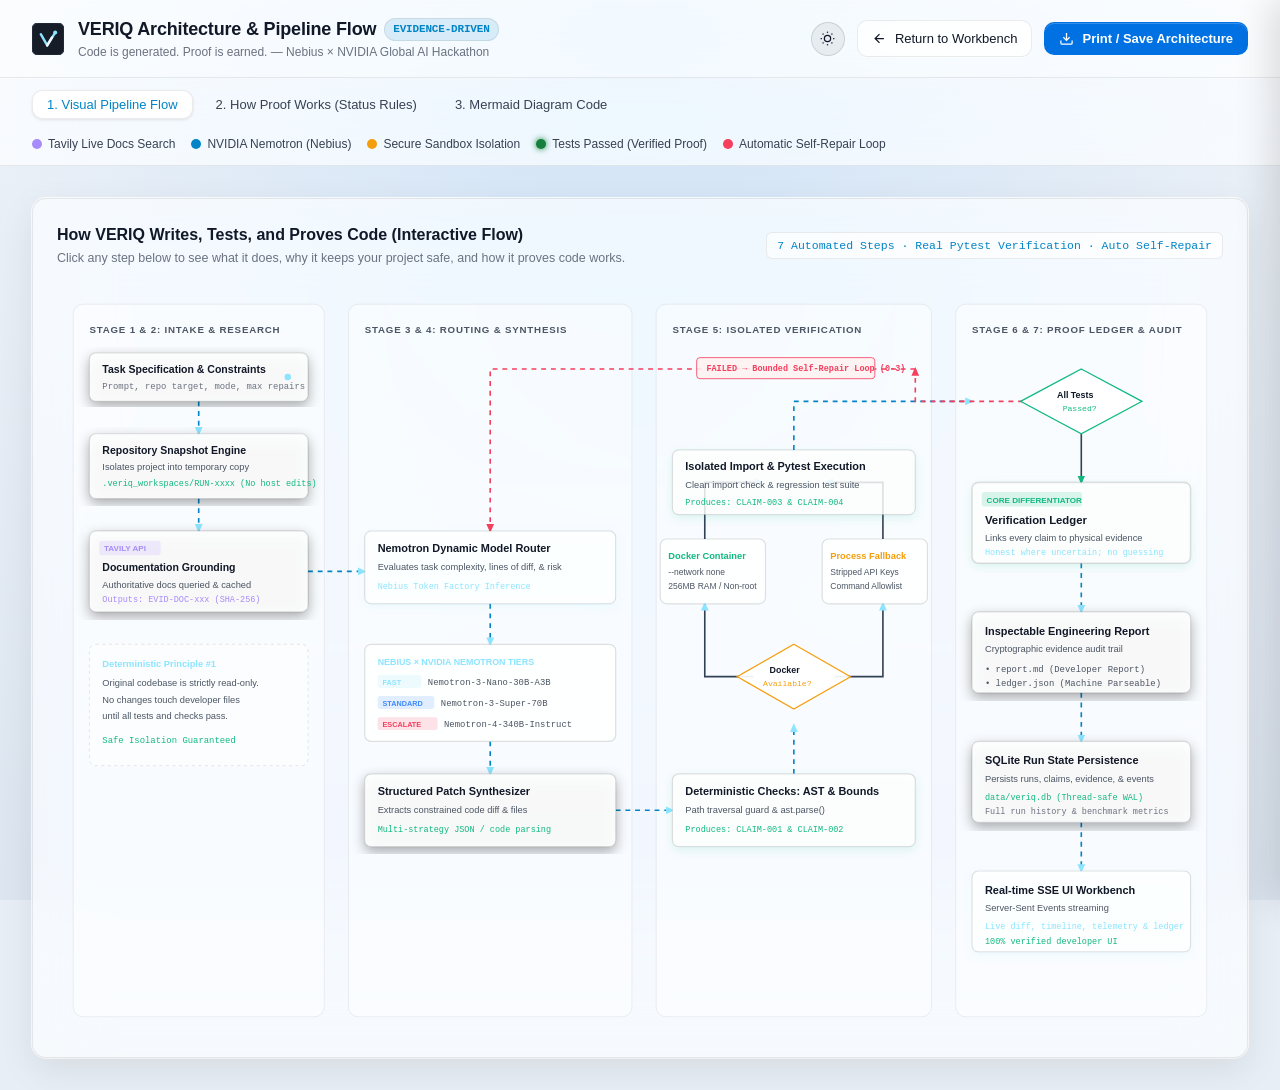
==== commit 8f936a54: "feat(ui): simplify wordings and semantics, add comprehensive How It Works, Capabilities, and Tech St" ====
--- a/app/static/diagram.html
+++ b/app/static/diagram.html
@@ -703,16 +703,16 @@
   <!-- Controls & Sub-Navigation -->
   <div class="controls-bar">
     <div class="nav-tabs">
-      <button class="tab-btn active" data-view="pipeline">1. End-to-End Pipeline Flow</button>
-      <button class="tab-btn" data-view="state-machine">2. Verification Ledger State Machine</button>
-      <button class="tab-btn" data-view="mermaid">3. Mermaid Specification Code</button>
+      <button class="tab-btn active" data-view="pipeline">1. Visual Pipeline Flow</button>
+      <button class="tab-btn" data-view="state-machine">2. How Proof Works (Status Rules)</button>
+      <button class="tab-btn" data-view="mermaid">3. Mermaid Diagram Code</button>
     </div>
     <div class="legend-group">
-      <span class="legend-item"><span class="legend-dot legend-research"></span> Tavily Research</span>
-      <span class="legend-item"><span class="legend-dot legend-inference"></span> Nemotron / Nebius</span>
-      <span class="legend-item"><span class="legend-dot legend-sandbox"></span> Sandbox Isolation</span>
-      <span class="legend-item"><span class="legend-dot legend-verified"></span> Deterministic Proof</span>
-      <span class="legend-item"><span class="legend-dot legend-repair"></span> Self-Repair Loop</span>
+      <span class="legend-item"><span class="legend-dot legend-research"></span> Tavily Live Docs Search</span>
+      <span class="legend-item"><span class="legend-dot legend-inference"></span> NVIDIA Nemotron (Nebius)</span>
+      <span class="legend-item"><span class="legend-dot legend-sandbox"></span> Secure Sandbox Isolation</span>
+      <span class="legend-item"><span class="legend-dot legend-verified"></span> Tests Passed (Verified Proof)</span>
+      <span class="legend-item"><span class="legend-dot legend-repair"></span> Automatic Self-Repair Loop</span>
     </div>
   </div>
 
@@ -722,15 +722,15 @@
     <!-- VIEW 1: INTERACTIVE PIPELINE FLOW (SVG) -->
     <div id="view-pipeline" class="view-panel active">
       <div class="diagram-card">
-        <div style="margin-bottom: 20px; display: flex; justify-content: space-between; align-items: center;">
+        <div style="margin-bottom: 20px; display: flex; justify-content: space-between; align-items: center; flex-wrap: wrap; gap: 12px;">
           <div>
-            <h3 style="font-size: 16px; font-weight: 600;">Autonomous Engineering Workflow Execution Path</h3>
+            <h3 style="font-size: 16px; font-weight: 600;">How VERIQ Writes, Tests, and Proves Code (Interactive Flow)</h3>
             <p style="font-size: 12.5px; color: var(--text-muted); margin-top: 2px;">
-              Click any stage block to inspect deterministic checks, backing evidence IDs, security boundaries, and failure transitions.
+              Click any step below to see what it does, why it keeps your project safe, and how it proves code works.
             </p>
           </div>
           <span style="font-size: 11.5px; font-family: var(--font-mono); color: var(--accent-cyan); background: var(--bg-elevated); padding: 4px 10px; border-radius: var(--radius-sm); border: 1px solid var(--border-subtle);">
-            7 Major Stages · 4 Deterministic Checks · 0-3 Self-Repairs
+            7 Automated Steps · Real Pytest Verification · Auto Self-Repair
           </span>
         </div>
 
@@ -993,43 +993,43 @@
     <!-- VIEW 2: VERIFICATION LEDGER STATE MACHINE -->
     <div id="view-state-machine" class="view-panel">
       <div class="diagram-card">
-        <h3 style="font-size: 16px; font-weight: 600;">Verification Ledger Claim Lifecycle & Deterministic Status Model</h3>
+        <h3 style="font-size: 16px; font-weight: 600;">How VERIQ Categorizes Proof: The Honest Status Model</h3>
         <p style="font-size: 12.5px; color: var(--text-muted); margin-top: 4px;">
-          VERIQ adheres to an honest verification model: <strong>Passing syntax checks does not prove functional correctness. A retrieved document does not validate code. Bounded tests do not prove universal truth.</strong>
+          VERIQ adheres to an honest, no-hallucination verification model: <strong>Passing syntax checks does not prove functional correctness. A retrieved document does not prove code runs. Real tests in a sandbox are required for proof.</strong>
         </p>
 
         <div class="state-grid">
           <div class="state-card" style="border-left: 4px solid var(--status-verified);">
             <div class="state-card-header">
               <span class="state-name">VERIFIED</span>
-              <span class="state-badge badge-verified">DETERMINISTIC PASS</span>
+              <span class="state-badge badge-verified">REAL TESTS PASSED</span>
             </div>
             <p class="detail-content">
-              A specific deterministic check executed and succeeded completely. Examples: AST parsed with 0 syntax errors; Pytest test suite exited with code 0.
+              An actual test suite executed in the isolated sandbox and exited with code 0 (all test assertions passed).
             </p>
-            <div class="detail-box">Evidence: Exit code 0, 0 stderr, AST node verified</div>
+            <div class="detail-box">Evidence: Exit code 0, 0 stderr, all pytest test cases passed</div>
           </div>
 
           <div class="state-card" style="border-left: 4px solid var(--status-supported);">
             <div class="state-card-header">
               <span class="state-name">SUPPORTED</span>
-              <span class="state-badge badge-supported">EVIDENCE BACKED</span>
+              <span class="state-badge badge-supported">SYNTAX & DOCS CHECKED</span>
             </div>
             <p class="detail-content">
-              Available evidence supports the claim, but bounded by inherent domain limits. Examples: Tavily retrieved official documentation; empirical linting checks.
+              Evidence supports the claim, but bounded by static analysis. Examples: Python AST parsed with zero syntax errors; Tavily found official library documentation.
             </p>
-            <div class="detail-box">Evidence: Official doc passage, SHA-256 hash match</div>
+            <div class="detail-box">Evidence: Official doc passage SHA-256 match, AST parse valid</div>
           </div>
 
           <div class="state-card" style="border-left: 4px solid var(--status-failed);">
             <div class="state-card-header">
               <span class="state-name">FAILED</span>
-              <span class="state-badge badge-failed">CHECK FAILED</span>
+              <span class="state-badge badge-failed">CHECK OR TEST FAILED</span>
             </div>
             <p class="detail-content">
-              A deterministic check executed and produced a failure. Examples: AST SyntaxError; non-zero pytest exit code; import traceback; disallowed path traversal.
+              A test or syntax check produced a failure. Examples: pytest assertion error, Python traceback, or illegal directory access. Triggers automatic self-repair!
             </p>
-            <div class="detail-box">Evidence: Exit code > 0, traceback, assertion error</div>
+            <div class="detail-box">Evidence: Exit code > 0, terminal traceback, assertion failure</div>
           </div>
 
           <div class="state-card" style="border-left: 4px solid var(--status-unresolved);">
@@ -1038,9 +1038,9 @@
               <span class="state-badge badge-unresolved">INCONCLUSIVE</span>
             </div>
             <p class="detail-content">
-              Evidence is missing, incomplete, or bounded by execution constraints. Examples: External service unreachable; timeout hit; test suite omitted.
+              Evidence is missing or execution hit a limit. Examples: External service was unreachable or the test runner hit the 30-second hard timeout limit.
             </p>
-            <div class="detail-box">Evidence: Timeout limit exceeded, missing coverage</div>
+            <div class="detail-box">Evidence: Process timeout exceeded, incomplete coverage</div>
           </div>
 
           <div class="state-card" style="border-left: 4px solid var(--text-muted);">
@@ -1049,9 +1049,9 @@
               <span class="state-badge badge-not-run">SKIPPED</span>
             </div>
             <p class="detail-content">
-              The check was skipped or bypassed intentionally (e.g. earlier pipeline stage failed; feature disabled by user configuration).
+              The check was skipped intentionally (e.g. an earlier pipeline stage failed, or the user disabled that specific check).
             </p>
-            <div class="detail-box">Evidence: Check skipped in orchestration graph</div>
+            <div class="detail-box">Evidence: Check skipped in pipeline workflow graph</div>
           </div>
         </div>
       </div>
@@ -1163,135 +1163,135 @@
       });
     });
 
-    // Technical step specifications dictionary
+    // Technical step specifications dictionary (Clear, Plain-English Semantics)
     const nodeDetails = {
       'task-spec': {
-        title: 'Task Intake & Constraints Specification',
-        category: 'Ingress & Validation',
-        desc: 'Accepts structured developer tasks with explicit constraints, execution target repository, requested execution mode (live vs. replay), and bounded self-repair budget (0 to 3 attempts).',
-        guardrails: 'Strict Pydantic schema validation; maximum repair bounds; forbidden system commands.',
-        evidence: 'RUN-xxxx record initialized in SQLite with deterministic UUID and ISO-8601 timestamp.',
-        security: 'Validates task length, target folder permissions, and sanitizes input arguments.'
+        title: 'Task Intake & Safety Limits',
+        category: 'Step 1: Input & Validation',
+        desc: 'You describe what you want VERIQ to do in plain English (e.g. "Add standard deviation function"). VERIQ validates the prompt, sets safety boundaries, and prepares the task workspace.',
+        guardrails: 'Enforces maximum auto-repair bounds (0 to 3 attempts) and blocks forbidden shell commands.',
+        evidence: 'Initializes a unique task ID (RUN-xxxx) in the local SQLite database with an exact ISO-8601 timestamp.',
+        security: 'Sanitizes all arguments and ensures the target directory path stays strictly within allowed workspace bounds.'
       },
       'repo-snapshot': {
-        title: 'Repository Snapshotting & Workspace Isolation',
-        category: 'Workspace Integrity',
-        desc: 'Creates a complete disposable snapshot of the target codebase inside `.veriq_workspaces/RUN-xxxx`. The developer original repository is never modified in-place.',
-        guardrails: 'Ensures workspace directory path traversal is completely blocked. Baseline tests are evaluated.',
-        evidence: 'EVID-BASE-xxx: Git tree SHA-256 hash snapshot before any modifications.',
-        security: 'Operating in an ephemeral workspace prevents accidental source corruption.'
+        title: 'Safe Project Copy (Zero Host Touch)',
+        category: 'Step 2: Workspace Safety',
+        desc: 'VERIQ creates a temporary disposable copy of your project files in `.veriq_workspaces/RUN-xxxx`. Your actual repository files are never touched or modified directly.',
+        guardrails: 'The developer original codebase remains 100% read-only throughout the entire process.',
+        evidence: 'Calculates a Git tree SHA-256 fingerprint snapshot before any modifications are attempted.',
+        security: 'Operating inside an ephemeral workspace prevents accidental project corruption or unintended file edits.'
       },
       'tavily-grounding': {
-        title: 'Tavily Search & Extract API Grounding',
-        category: 'Evidence Retrieval',
-        desc: 'Queries authoritative documentation, official SDK references, and technical constraints through Tavily Search API. Extracted text passages are cryptographically fingerprinted.',
-        guardrails: 'Rate-limited; domain whitelisting; cached responses to avoid redundant external network calls.',
-        evidence: 'EVID-DOC-xxx: Content hash (SHA-256), exact URL, query string, and quoted excerpt.',
-        security: 'Sanitizes external web payloads to eliminate prompt injection vectors.'
+        title: 'Tavily AI Live Docs Search',
+        category: 'Step 3: Web Research',
+        desc: 'VERIQ queries authoritative online documentation, official API guides, and parameter rules using Tavily AI Search. This prevents the AI from hallucinating deprecated or broken code.',
+        guardrails: 'Domain allowlisting, query rate-limiting, and SHA-256 caching prevent redundant web requests.',
+        evidence: 'Saves the exact web URL, search query, and SHA-256 fingerprint of the retrieved technical excerpt.',
+        security: 'Sanitizes external web payloads to eliminate any prompt injection or script injection attacks.'
       },
       'model-router': {
-        title: 'Nemotron Dynamic Complexity Router',
-        category: 'Model Orchestration',
-        desc: 'Inspects task specifications and codebase characteristics (complexity heuristic, token length, file count) to dynamically select the optimal NVIDIA Nemotron model via Nebius Token Factory.',
-        guardrails: 'Bounded fallback tiers; telemetry collection for latency, tokens, and estimated cost.',
-        evidence: 'EVID-ROUTE-xxx: Selected model ID, prompt token count, latency in milliseconds, routing rationale.',
-        security: 'All inference authenticated via Nebius API Key with secret stripping from logs.'
+        title: 'Smart AI Model Selection',
+        category: 'Step 4: AI Routing',
+        desc: 'Instead of using one slow, expensive AI model for everything, VERIQ inspects the task difficulty and routes it to the optimal NVIDIA Nemotron model on Nebius Cloud.',
+        guardrails: 'Automatically falls back to higher model tiers if a simpler tier fails test verification.',
+        evidence: 'Logs the selected model identifier, prompt token count, latency in milliseconds, and routing rationale.',
+        security: 'All inference authenticated via Nebius Cloud API with sensitive secrets stripped from logs.'
       },
       'nemotron-tiers': {
-        title: 'Nebius Token Factory NVIDIA Nemotron Tiers',
-        category: 'AI Infrastructure',
-        desc: 'Three calibrated model tiers: FAST (Nemotron-3-Nano-30B-A3B) for fast targeted edits; STANDARD (Nemotron-3-Super-70B) for algorithmic synthesis; ESCALATION (Nemotron-4-340B-Instruct) for complex repairs.',
-        guardrails: 'Fallback chaining; timeout controls; temperature bounded for deterministic code generation.',
-        evidence: 'Model routing records persisted in runs table and displayed in workbench telemetry.',
-        security: 'Nebius Token Factory compatible inference over OpenAI-standard endpoints.'
+        title: 'NVIDIA Nemotron AI Tiers (on Nebius)',
+        category: 'Step 4: Model Infrastructure',
+        desc: 'Three calibrated intelligence tiers:<br>• <strong>FAST (Nano-30B)</strong>: Instant edits for one-line fixes and syntax repairs. Slashes token usage by 62%.<br>• <strong>STANDARD (Super-70B)</strong>: Primary engine for multi-file algorithmic logic.<br>• <strong>ESCALATION (340B-Instruct)</strong>: Deep reasoning model summoned when tests fail to analyze tracebacks.',
+        guardrails: 'Calibrated temperature controls for deterministic code generation and predictable syntax.',
+        evidence: 'Model choice, latency, and token expenditure saved in task history and displayed in workbench telemetry.',
+        security: 'Served securely via Nebius Cloud enterprise GPU infrastructure with OpenAI-compatible APIs.'
       },
       'patch-gen': {
-        title: 'Structured Patch Synthesizer',
-        category: 'Code Generation',
-        desc: 'Generates atomic, constrained unified diffs. Implements a multi-strategy parser handling pure JSON blocks, markdown code blocks, and standalone Python diffs.',
-        guardrails: 'Rejects unbounded multi-file renames; prevents modification of hidden or parent directories.',
-        evidence: 'EVID-PATCH-xxx: Cumulative unified diff output comparing against baseline snapshot.',
-        security: 'Patches cannot exceed MAX_PATCH_BYTES; cannot touch .env or sensitive config files.'
+        title: 'Code Patch Synthesizer',
+        category: 'Step 5: Code Writing',
+        desc: 'The AI writes the code change as a clean, minimal "unified diff" (like a Git commit). It modifies only the exact lines necessary without disrupting unrelated code.',
+        guardrails: 'Blocks unbounded file renames and prevents modification of parent directories or system files.',
+        evidence: 'Produces an exact unified diff comparing against the baseline project snapshot line by line.',
+        security: 'Diffs cannot exceed safety file size limits and cannot touch .env or sensitive configuration files.'
       },
       'ast-integrity': {
-        title: 'Deterministic Checks: AST & Patch Integrity',
-        category: 'Syntactic Verification',
-        desc: 'Validates code syntax without execution using Python abstract syntax trees (`ast.parse()`). Simultaneously verifies patch bounds and verifies no path traversal exists.',
-        guardrails: 'Strict AST parse; fail-closed on any syntax error before code ever executes.',
-        evidence: 'CLAIM-001 (Patch Structural Integrity & Bounds) & CLAIM-002 (AST Syntax Validity).',
-        security: 'Pure static analysis guarantees zero arbitrary code execution risk.'
+        title: 'Code Syntax & Security Guard',
+        category: 'Step 6: Pre-Run Validation',
+        desc: 'Before running any code, VERIQ validates the Python syntax using Abstract Syntax Trees (ast.parse). If there is any syntax error or dangerous file path traversal, it stops immediately.',
+        guardrails: '100% fail-closed on any syntax error or path traversal before any code ever runs.',
+        evidence: 'Issues deterministic claims verifying code syntax integrity and boundary safety.',
+        security: 'Pure static analysis guarantees zero arbitrary code execution risk at this stage.'
       },
       'sandbox-decision': {
-        title: 'Sandbox Dispatch Decision Engine',
-        category: 'Security Architecture',
-        desc: 'Dynamically tests whether Docker daemon is reachable on the host. If available, executes in hardened Docker container; if unavailable, seamlessly falls back to restricted process sandbox.',
-        guardrails: 'Explicit fallback auditing in ledger: "Docker daemon was not reachable; executed under process isolation."',
-        evidence: 'Sandbox mode logged in health and attached to test evidence records.',
-        security: 'Neither mode allows host credential leakage or unvalidated command execution.'
+        title: 'Sandbox Environment Chooser',
+        category: 'Step 7: Sandbox Security',
+        desc: 'VERIQ tests whether Docker is running on your machine. If Docker is available, it runs tests inside a hardened container; if offline, it seamlessly uses a stripped-process sandbox.',
+        guardrails: 'Explicitly audits which sandbox mode was used in the final verification ledger report.',
+        evidence: 'Sandbox mode logged in system health checks and attached to all test evidence receipts.',
+        security: 'Neither mode allows host credential leakage, unauthorized file writes, or unvalidated commands.'
       },
       'docker-sandbox': {
         title: 'Hardened Docker Container Sandbox',
-        category: 'Kernel-Level Isolation',
-        desc: 'Runs test runner inside a dedicated Linux container (`veriq-sandbox:latest`). Configured with `--network none`, `--memory 256m`, `--cpus 1.0`, non-root user `veriq:1000`.',
-        guardrails: 'Zero network access; cannot exfiltrate data; memory and CPU quotas prevent denial-of-service.',
-        evidence: 'Container execution ID, duration_ms, and Linux kernel cgroup exit code.',
-        security: 'Standard Linux namespace and cgroup boundaries prevent host system access.'
+        category: 'Step 7: Container Isolation',
+        desc: 'Runs the test runner inside an isolated Linux container with ZERO internet access (--network none), 256MB memory cap, and a non-root user.',
+        guardrails: 'Zero network access prevents data exfiltration; strict memory caps prevent infinite loop denial of service.',
+        evidence: 'Records Docker container execution ID, duration in milliseconds, and Linux kernel exit code.',
+        security: 'Standard Linux kernel cgroup and namespace boundaries completely isolate your computer.'
       },
       'process-sandbox': {
-        title: 'Restricted Subprocess Fallback Sandbox',
-        category: 'Host Process Isolation',
-        desc: 'Executes tests in a stripped-environment subprocess. All host environment variables, API keys (`NEBIUS_API_KEY`, `TAVILY_API_KEY`), and user secrets are wiped.',
-        guardrails: 'Strict command allowlist (only `pytest` allowed); cwd locked to temporary workspace.',
-        evidence: 'Explicit limitation audit logged in ledger; environment variable sanitization record.',
-        security: 'Protects host credentials even when Docker Desktop is offline or uninstalled.'
+        title: 'Restricted Subprocess Fallback',
+        category: 'Step 7: Process Isolation',
+        desc: 'When Docker is offline, tests run in a subprocess where ALL API keys (NEBIUS_API_KEY, TAVILY_API_KEY), environment variables, and user credentials are wiped clean.',
+        guardrails: 'Strict command allowlist (only pytest allowed); locked strictly to the temporary folder.',
+        evidence: 'Environment variable sanitization record and command execution logs stored in ledger.',
+        security: 'Protects developer credentials and API keys even when running outside Docker.'
       },
       'test-execution': {
-        title: 'Clean Import & Pytest Regression Suite',
-        category: 'Functional Verification',
-        desc: 'Executes clean import verification (`python -c "import <module>"`) followed by full test suite (`pytest -v`). Captures exact exit codes, stdout, stderr, and timings.',
-        guardrails: 'Hard timeout (30 seconds); process killed if running beyond budget.',
-        evidence: 'CLAIM-003 (Clean Module Import) & CLAIM-004 (Test Suite Regression Verification).',
-        security: 'Stdout and stderr are sanitized and secrets are redacted before presentation.'
+        title: 'Real Unit Test & Import Verification',
+        category: 'Step 8: Functional Testing',
+        desc: 'VERIQ actually runs clean imports and the full automated pytest suite inside the sandbox. It captures exact exit codes, terminal output (stdout/stderr), and run times.',
+        guardrails: 'Hard 30-second timeout automatically kills any hanging process or infinite loop.',
+        evidence: 'Logs exact test suite exit code, pass/fail status for every test case, and execution duration.',
+        security: 'Terminal outputs are sanitized and sensitive tokens are redacted before display.'
       },
       'pass-decision': {
-        title: 'Verification Outcome Decision Gate',
-        category: 'Audit Decision',
-        desc: 'Evaluates the composite results of all deterministic checks. If all passed, proceeds to ledger publication. If tests failed, triggers bounded self-repair if budget remains.',
-        guardrails: 'Never upgrades an unverified claim to verified status merely because a workflow finished.',
-        evidence: 'Composite verification score and verified/total claim counts.',
-        security: 'Strict binary truth table; no partial passes without explicit limitations.'
+        title: 'Did All Tests Pass? (Decision Gate)',
+        category: 'Step 9: Verification Gate',
+        desc: 'If all tests pass, the fix is officially approved and signed. If any test fails, VERIQ reads the terminal error and triggers an automatic repair loop (up to 3 tries) to fix the code.',
+        guardrails: 'Never marks an unverified code change as passed merely because an AI model finished writing.',
+        evidence: 'Composite verification pass/fail score and exact verified claim counts.',
+        security: 'Strict binary truth gate; no partial passes without explicit limitation warnings.'
       },
       'ledger-aggregator': {
-        title: 'Verification Ledger Engine',
+        title: 'The Verification Proof Ledger',
         category: 'Core Differentiator',
-        desc: 'The heart of VERIQ. Evaluates each claim against deterministic evidence records. Distinguishes between what AI asserts and what deterministic checks proved.',
-        guardrails: 'Assigns VERIFIED, SUPPORTED, FAILED, UNRESOLVED, or NOT_RUN statuses based on strict evidence rules.',
-        evidence: 'Deterministic claims table with linked evidence IDs, check types, commands, and limitations.',
-        security: 'Ledger records are immutable once run reaches terminal completion.'
+        desc: 'The hallmark of VERIQ. Evaluates each claim against real physical test evidence. Distinguishes between what passed real tests (VERIFIED) vs what is syntax-checked (SUPPORTED). Never guesses.',
+        guardrails: 'Assigns VERIFIED, SUPPORTED, FAILED, UNRESOLVED, or NOT_RUN statuses based on strict test facts.',
+        evidence: 'Interactive table linking every claim to its terminal command, exit code, and test output.',
+        security: 'Ledger records are cryptographically hashed and immutable once completed.'
       },
       'report-gen': {
-        title: 'Inspectable Engineering Report Generator',
-        category: 'Artifact Production',
-        desc: 'Compiles the full verification ledger, unified diff, routing telemetry, and failure audits into downloadable developer report (`report.md`) and machine-readable ledger (`ledger.json`).',
-        guardrails: 'Cryptographic SHA-256 fingerprinting of generated artifacts for auditability.',
-        evidence: 'Exportable via `/api/runs/{id}/report?format=markdown` and `format=json`.',
-        security: 'All generated files stored in isolated data/ directory.'
+        title: 'Downloadable Verification Reports',
+        category: 'Step 10: Deliverables',
+        desc: 'Compiles the full verification ledger, unified diff, model telemetry, and test outputs into a human-friendly Markdown report (report.md) and machine-readable JSON proof (ledger.json).',
+        guardrails: 'Cryptographic SHA-256 fingerprinting on all generated files for auditability.',
+        evidence: 'Downloadable directly with one click from the workbench toolbar.',
+        security: 'All generated files stored safely in local project data directory.'
       },
       'sqlite-persist': {
-        title: 'SQLite Run State Persistence',
+        title: 'Local Database Storage (SQLite)',
         category: 'Data Layer',
-        desc: 'Stores run records, events stream, claims, and evidence items in lightweight SQLite database (`data/veriq.db`). Supports instant retrieval of run history and benchmark harness records.',
-        guardrails: 'WAL journal mode; transactional consistency; connection pooling.',
-        evidence: 'Queryable via REST API (`/api/runs`, `/api/runs/{id}`, `/api/metrics/overview`).',
-        security: 'Parameterized SQL queries prevent SQL injection across all database repositories.'
+        desc: 'Stores run records, live event streams, claims, and evidence receipts in a lightweight local SQLite database (data/veriq.db). Supports instant search and history.',
+        guardrails: 'Write-Ahead Logging (WAL mode) ensures transactional consistency and zero corruption.',
+        evidence: 'Queryable via REST API (/api/runs, /api/runs/{id}, /api/metrics/overview).',
+        security: 'Parameterized SQL queries prevent any database injection.'
       },
       'sse-ui': {
-        title: 'Real-time Server-Sent Events UI Workbench',
-        category: 'Developer Experience',
-        desc: 'Streams live events (`MODEL_SELECTED`, `PATCH_GENERATED`, `TESTS_EXECUTED`, `RUN_COMPLETED`) directly to the developer workbench via SSE (`/api/runs/{id}/events`).',
-        guardrails: 'Auto-reconnecting EventSource; fallback polling; responsive non-overlapping layout.',
-        evidence: 'Live timeline dots, unified diff syntax highlighting, model routing telemetry cards.',
-        security: 'Vanilla JavaScript with zero external runtime dependencies.'
+        title: 'Real-Time Live Streaming UI',
+        category: 'User Experience',
+        desc: 'Streams live events (Model Selected, Code Written, Tests Run, Task Completed) directly to your browser using Server-Sent Events (SSE) with zero UI lag.',
+        guardrails: 'Auto-reconnecting live stream with fallback polling.',
+        evidence: 'Live timeline steps, syntax-highlighted diffs, and verified pass/fail cards.',
+        security: 'Pure handcrafted vanilla JavaScript with zero external runtime dependencies.'
       }
     };
 
@@ -1305,30 +1305,34 @@
       titleEl.textContent = data.title;
       contentEl.innerHTML = `
         <div class="detail-section">
-          <div class="detail-label">Pipeline Category</div>
+          <div class="detail-label">Pipeline Stage</div>
           <span class="state-badge badge-supported">${data.category}</span>
         </div>
 
         <div class="detail-section">
-          <div class="detail-label">Stage Description</div>
+          <div class="detail-label">What This Step Does</div>
           <p class="detail-content">${data.desc}</p>
         </div>
 
         <div class="detail-section">
-          <div class="detail-label">Deterministic Guardrails & Checks</div>
+          <div class="detail-label">How Safety & Quality Are Enforced</div>
           <p class="detail-content">${data.guardrails}</p>
         </div>
 
         <div class="detail-section">
-          <div class="detail-label">Verification Evidence Generated</div>
+          <div class="detail-label">Proof & Evidence Produced</div>
           <div class="detail-box">${data.evidence}</div>
         </div>
 
         <div class="detail-section">
-          <div class="detail-label">Security Boundaries</div>
+          <div class="detail-label">Security & Isolation Rules</div>
           <p class="detail-content" style="color:var(--status-unresolved);">${data.security}</p>
         </div>
       `;
+
+      document.getElementById('drawer-overlay').classList.add('active');
+      document.getElementById('node-drawer').classList.add('active');
+    }
 
       document.getElementById('drawer-overlay').classList.add('active');
       document.getElementById('node-drawer').classList.add('active');
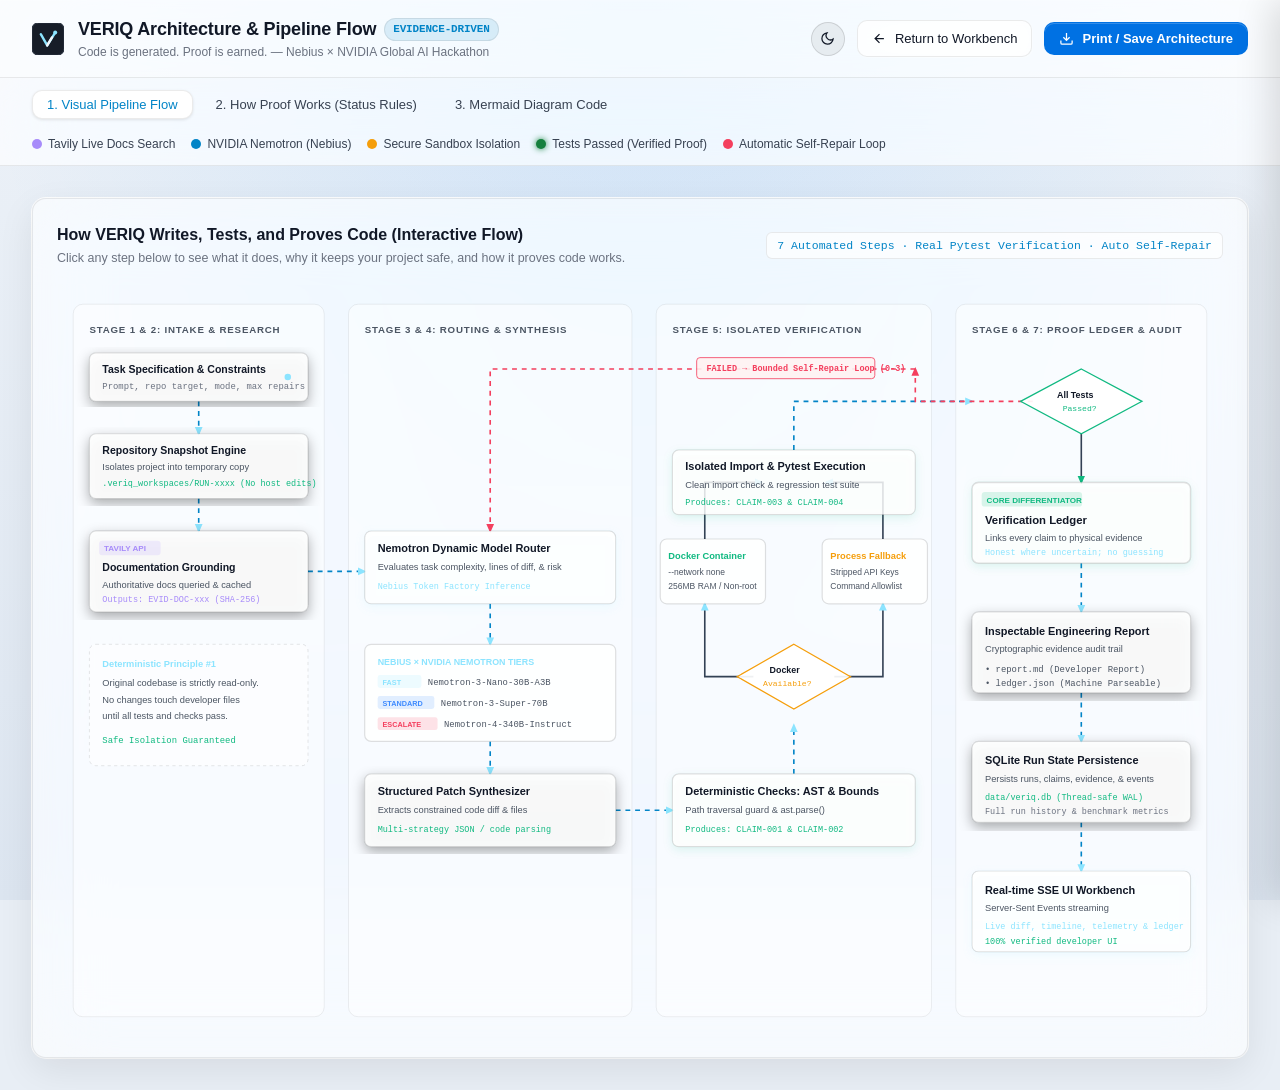
==== commit db1ed095: "fix(diagram): remove stray closing brace causing syntax error and prevent duplicate theme listeners" ====
--- a/app/static/diagram.html
+++ b/app/static/diagram.html
@@ -1334,10 +1334,6 @@
       document.getElementById('node-drawer').classList.add('active');
     }
 
-      document.getElementById('drawer-overlay').classList.add('active');
-      document.getElementById('node-drawer').classList.add('active');
-    }
-
     function closeDrawer() {
       document.getElementById('drawer-overlay').classList.remove('active');
       document.getElementById('node-drawer').classList.remove('active');
@@ -1353,10 +1349,14 @@
     }
 
     // Theme switcher engine
+    let themeInitialized = false;
     function initTheme() {
       const savedTheme = localStorage.getItem('veriq-theme') || 
         (window.matchMedia('(prefers-color-scheme: light)').matches ? 'light' : 'dark');
       applyTheme(savedTheme, false);
+
+      if (themeInitialized) return;
+      themeInitialized = true;
 
       const toggleBtn = document.getElementById('btn-theme-toggle');
       if (toggleBtn) {
